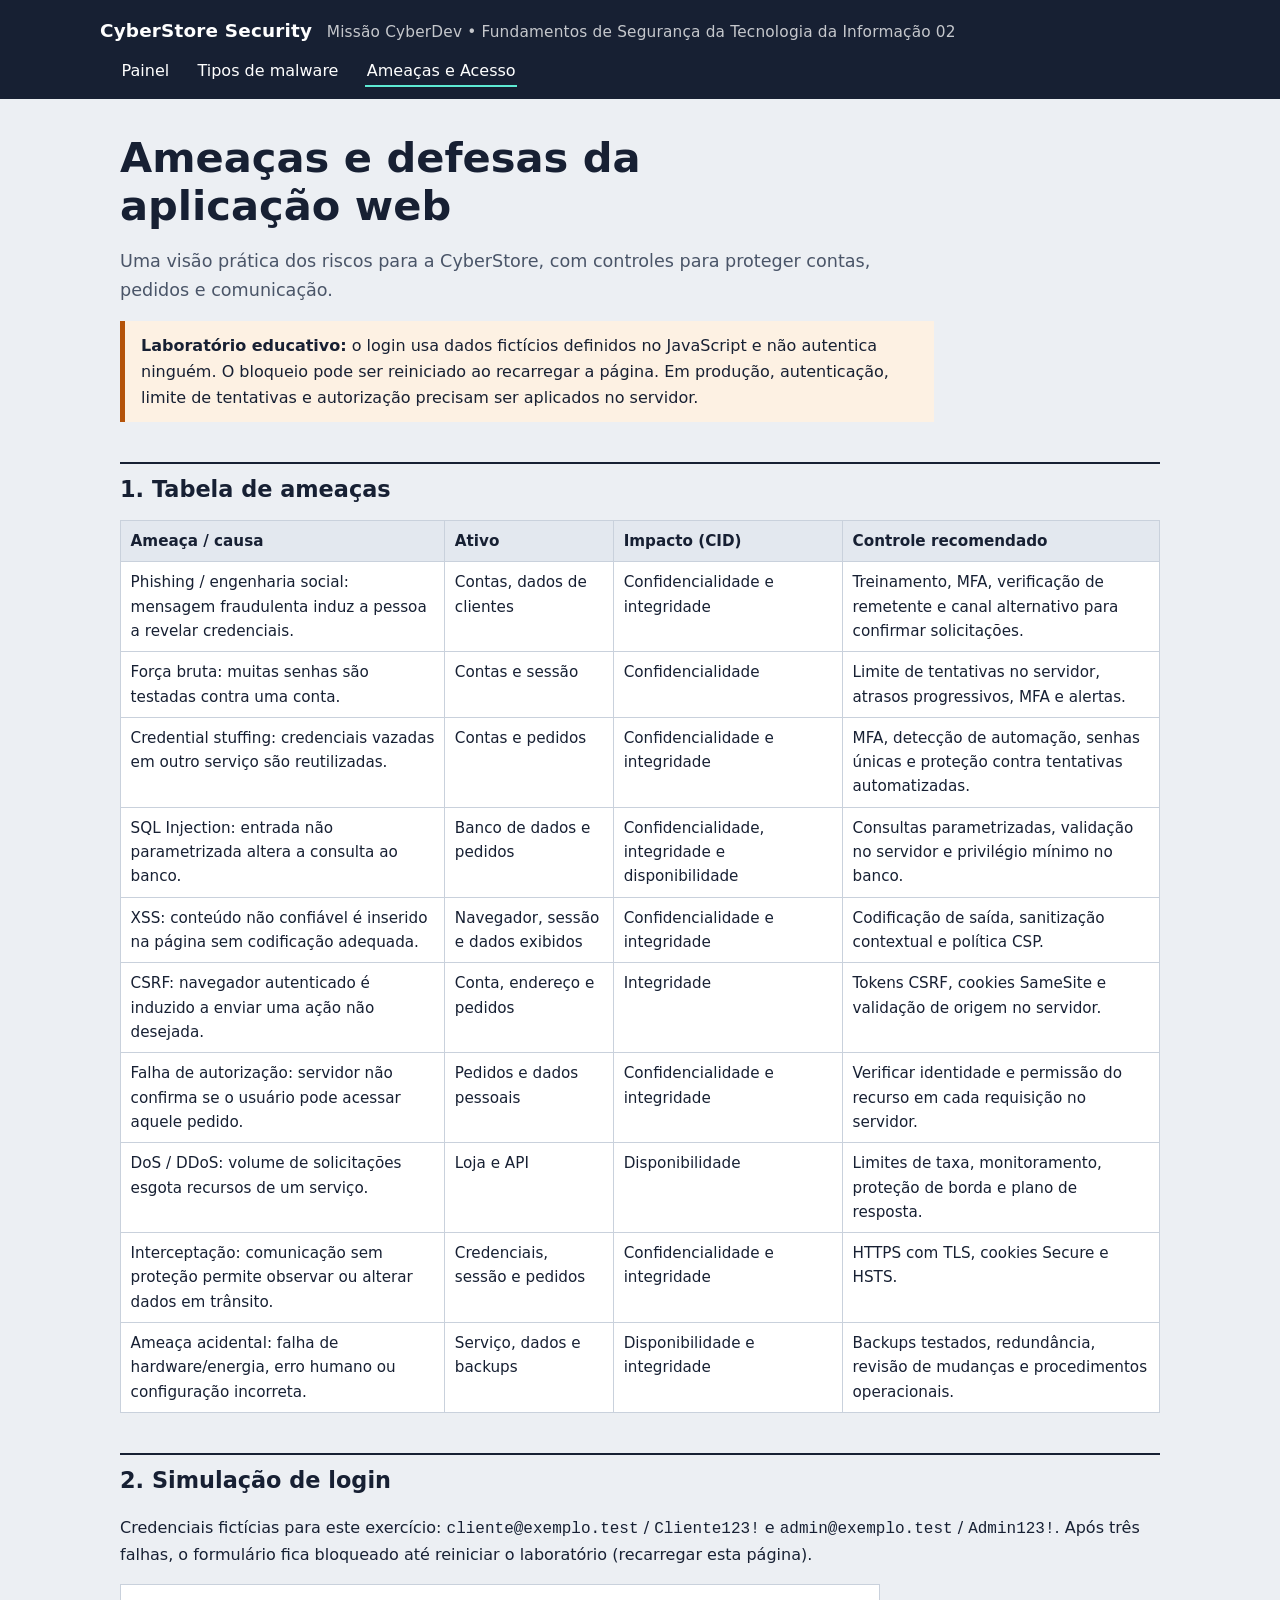
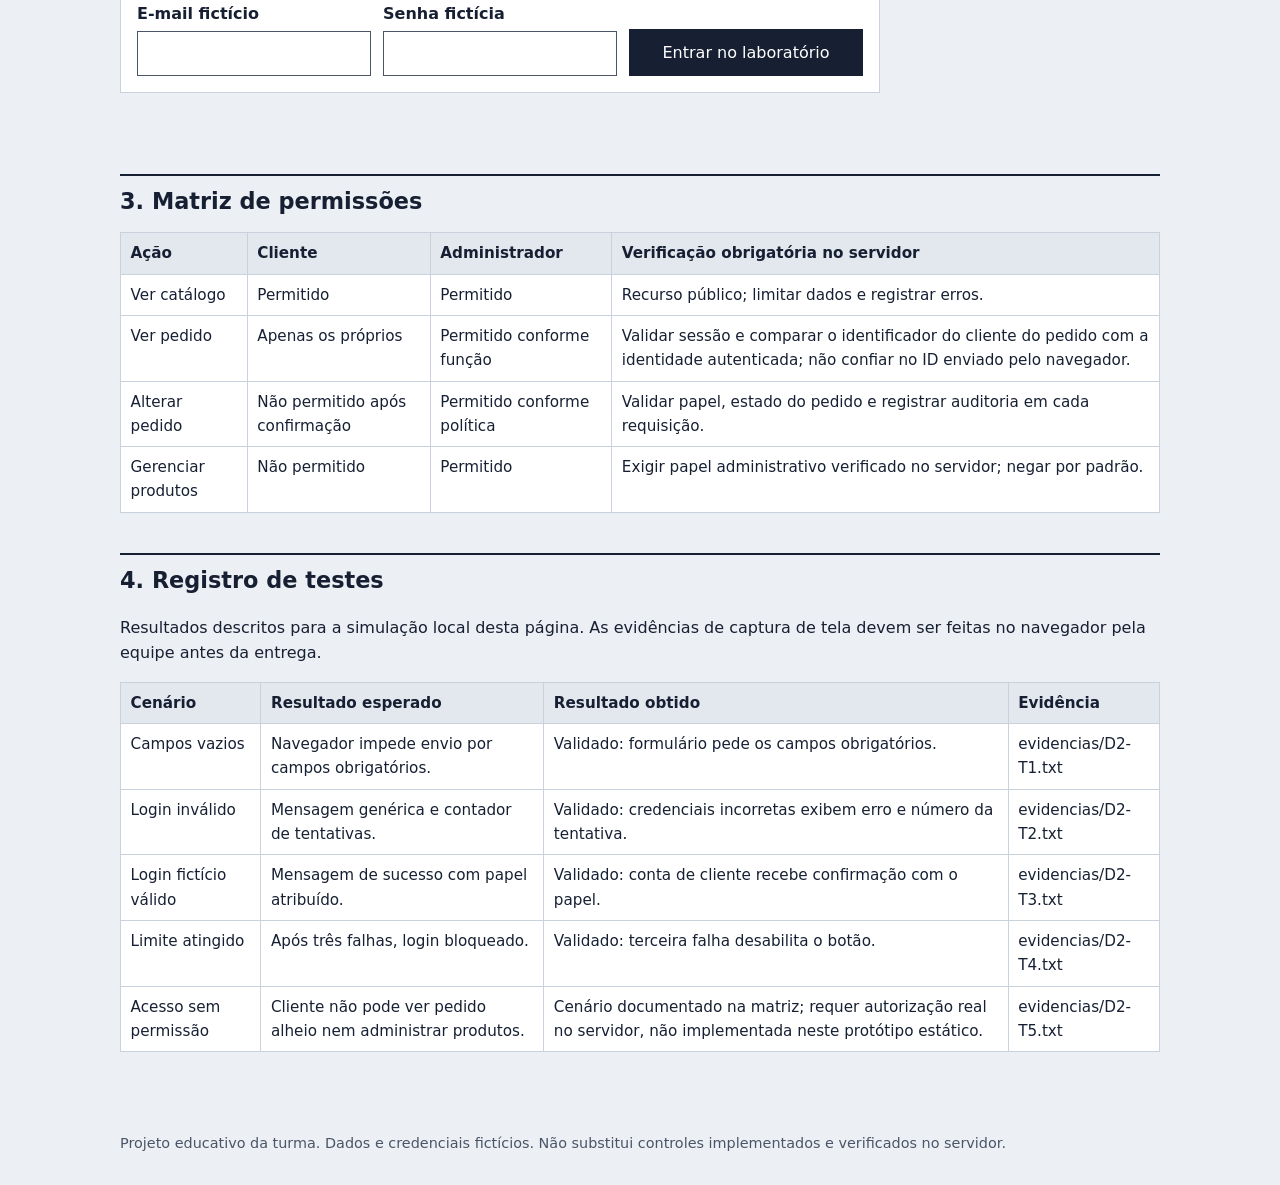
==== ameacas.html @ 220e990f "Update ameacas.html" ====
<!DOCTYPE html>
<html lang="pt-BR">
<head>
<meta charset="UTF-8">
<meta name="viewport" content="width=device-width, initial-scale=1">
<title>Ameaças e acesso | CyberStore Security</title>
<link rel="stylesheet" href="css/style.css">
</head>
<body>
<a class="pular" href="#conteudo">Ir para o conteúdo</a>
<header class="topo"><div class="in">
  <div class="marca">CyberStore Security <small>Missão CyberDev • Fundamentos de Segurança da Tecnologia da Informação 02</small></div>
  <nav aria-label="Principal">
    <a href="index.html">Painel</a>
    <a href="malware.html">Tipos de malware</a>
    <a href="ameacas.html" aria-current="page">Ameaças e Acesso</a>
  </nav>
</div></header>

<main id="conteudo">
  <h1>Ameaças e defesas da aplicação web</h1>
  <p class="lead">Uma visão prática dos riscos para a CyberStore, com controles para proteger contas, pedidos e comunicação.</p>
  <p class="aviso"><strong>Laboratório educativo:</strong> o login usa dados fictícios definidos no JavaScript e não autentica ninguém. O bloqueio pode ser reiniciado ao recarregar a página. Em produção, autenticação, limite de tentativas e autorização precisam ser aplicados no servidor.</p>

  <h2 id="ameacas">1. Tabela de ameaças</h2>
  <div class="rolagem"><table>
    <thead><tr><th>Ameaça / causa</th><th>Ativo</th><th>Impacto (CID)</th><th>Controle recomendado</th></tr></thead>
    <tbody>
      <tr><td>Phishing / engenharia social: mensagem fraudulenta induz a pessoa a revelar credenciais.</td><td>Contas, dados de clientes</td><td>Confidencialidade e integridade</td><td>Treinamento, MFA, verificação de remetente e canal alternativo para confirmar solicitações.</td></tr>
      <tr><td>Força bruta: muitas senhas são testadas contra uma conta.</td><td>Contas e sessão</td><td>Confidencialidade</td><td>Limite de tentativas no servidor, atrasos progressivos, MFA e alertas.</td></tr>
      <tr><td>Credential stuffing: credenciais vazadas em outro serviço são reutilizadas.</td><td>Contas e pedidos</td><td>Confidencialidade e integridade</td><td>MFA, detecção de automação, senhas únicas e proteção contra tentativas automatizadas.</td></tr>
      <tr><td>SQL Injection: entrada não parametrizada altera a consulta ao banco.</td><td>Banco de dados e pedidos</td><td>Confidencialidade, integridade e disponibilidade</td><td>Consultas parametrizadas, validação no servidor e privilégio mínimo no banco.</td></tr>
      <tr><td>XSS: conteúdo não confiável é inserido na página sem codificação adequada.</td><td>Navegador, sessão e dados exibidos</td><td>Confidencialidade e integridade</td><td>Codificação de saída, sanitização contextual e política CSP.</td></tr>
      <tr><td>CSRF: navegador autenticado é induzido a enviar uma ação não desejada.</td><td>Conta, endereço e pedidos</td><td>Integridade</td><td>Tokens CSRF, cookies SameSite e validação de origem no servidor.</td></tr>
      <tr><td>Falha de autorização: servidor não confirma se o usuário pode acessar aquele pedido.</td><td>Pedidos e dados pessoais</td><td>Confidencialidade e integridade</td><td>Verificar identidade e permissão do recurso em cada requisição no servidor.</td></tr>
      <tr><td>DoS / DDoS: volume de solicitações esgota recursos de um serviço.</td><td>Loja e API</td><td>Disponibilidade</td><td>Limites de taxa, monitoramento, proteção de borda e plano de resposta.</td></tr>
      <tr><td>Interceptação: comunicação sem proteção permite observar ou alterar dados em trânsito.</td><td>Credenciais, sessão e pedidos</td><td>Confidencialidade e integridade</td><td>HTTPS com TLS, cookies Secure e HSTS.</td></tr>
      <tr><td>Ameaça acidental: falha de hardware/energia, erro humano ou configuração incorreta.</td><td>Serviço, dados e backups</td><td>Disponibilidade e integridade</td><td>Backups testados, redundância, revisão de mudanças e procedimentos operacionais.</td></tr>
    </tbody>
  </table></div>

  <h2 id="login">2. Simulação de login</h2>
  <p>Credenciais fictícias para este exercício: <code>cliente@exemplo.test</code> / <code>Cliente123!</code> e <code>admin@exemplo.test</code> / <code>Admin123!</code>. Após três falhas, o formulário fica bloqueado até reiniciar o laboratório (recarregar esta página).</p>
  <form class="login-demo" id="login-form" novalidate>
    <div><label for="login-email">E-mail fictício</label><input id="login-email" name="email" type="email" autocomplete="username" required></div>
    <div><label for="login-senha">Senha fictícia</label><input id="login-senha" name="senha" type="password" autocomplete="current-password" required></div>
    <button type="submit" id="login-submit">Entrar no laboratório</button>
  </form>
  <p id="login-status" role="status" aria-live="polite"></p>

  <h2 id="permissoes">3. Matriz de permissões</h2>
  <div class="rolagem"><table>
    <thead><tr><th>Ação</th><th>Cliente</th><th>Administrador</th><th>Verificação obrigatória no servidor</th></tr></thead>
    <tbody>
      <tr><td>Ver catálogo</td><td>Permitido</td><td>Permitido</td><td>Recurso público; limitar dados e registrar erros.</td></tr>
      <tr><td>Ver pedido</td><td>Apenas os próprios</td><td>Permitido conforme função</td><td>Validar sessão e comparar o identificador do cliente do pedido com a identidade autenticada; não confiar no ID enviado pelo navegador.</td></tr>
      <tr><td>Alterar pedido</td><td>Não permitido após confirmação</td><td>Permitido conforme política</td><td>Validar papel, estado do pedido e registrar auditoria em cada requisição.</td></tr>
      <tr><td>Gerenciar produtos</td><td>Não permitido</td><td>Permitido</td><td>Exigir papel administrativo verificado no servidor; negar por padrão.</td></tr>
    </tbody>
  </table></div>

  <h2 id="testes-dia02">4. Registro de testes</h2>
  <p>Resultados descritos para a simulação local desta página. As evidências de captura de tela devem ser feitas no navegador pela equipe antes da entrega.</p>
  <div class="rolagem"><table>
    <thead><tr><th>Cenário</th><th>Resultado esperado</th><th>Resultado obtido</th><th>Evidência</th></tr></thead>
    <tbody>
      <tr><td>Campos vazios</td><td>Navegador impede envio por campos obrigatórios.</td><td>Validado: formulário pede os campos obrigatórios.</td><td>evidencias/D2-T1.txt</td></tr>
      <tr><td>Login inválido</td><td>Mensagem genérica e contador de tentativas.</td><td>Validado: credenciais incorretas exibem erro e número da tentativa.</td><td>evidencias/D2-T2.txt</td></tr>
      <tr><td>Login fictício válido</td><td>Mensagem de sucesso com papel atribuído.</td><td>Validado: conta de cliente recebe confirmação com o papel.</td><td>evidencias/D2-T3.txt</td></tr>
      <tr><td>Limite atingido</td><td>Após três falhas, login bloqueado.</td><td>Validado: terceira falha desabilita o botão.</td><td>evidencias/D2-T4.txt</td></tr>
      <tr><td>Acesso sem permissão</td><td>Cliente não pode ver pedido alheio nem administrar produtos.</td><td>Cenário documentado na matriz; requer autorização real no servidor, não implementada neste protótipo estático.</td><td>evidencias/D2-T5.txt</td></tr>
    </tbody>
  </table></div>
</main>
<footer>Projeto educativo da turma. Dados e credenciais fictícios. Não substitui controles implementados e verificados no servidor.</footer>
<script src="js/ameacas.js"></script>
</body>
</html>
---- css/style.css ----
:root{
  --fundo:#ECEFF3; --painel:#FFFFFF; --tinta:#172033; --tinta-2:#4A5568;
  --linha:#C9D1DC; --acento:#0F766E; --acento-2:#0B5D57; --alerta:#B45309; --alerta-bg:#FDF1E3;
  --foco:#1D4ED8;
}
*{box-sizing:border-box}
html{scroll-behavior:smooth}
body{margin:0;background:var(--fundo);color:var(--tinta);
  font:16px/1.6 "Segoe UI",system-ui,-apple-system,Roboto,"Helvetica Neue",Arial,sans-serif}
a{color:var(--acento-2)}
a:focus-visible,button:focus-visible,input:focus-visible,summary:focus-visible,select:focus-visible{outline:3px solid var(--foco);outline-offset:2px}
.pular{position:absolute;left:-999px;top:0;background:var(--tinta);color:#fff;padding:.5rem 1rem}
.pular:focus{left:0;z-index:10}

header.topo{background:var(--tinta);color:#fff;padding:1rem 1.25rem}
header.topo .in{max-width:1080px;margin:auto;display:flex;flex-wrap:wrap;gap:.75rem 2rem;align-items:center;justify-content:space-between}
.marca{font-weight:700;font-size:1.15rem;letter-spacing:.01em}
.marca small{font-weight:400;opacity:.75;margin-left:.5rem}
nav a{color:#fff;text-decoration:none;padding:.35rem .1rem;margin-left:1.25rem;border-bottom:2px solid transparent}
nav a:hover,nav a[aria-current="page"]{border-bottom-color:#5EEAD4}

main{max-width:1080px;margin:auto;padding:2rem 1.25rem 4rem}
h1{font-size:clamp(1.8rem,4vw,2.6rem);line-height:1.15;margin:.2rem 0 .75rem;max-width:20ch}
h2{font-size:1.4rem;margin:2.5rem 0 .75rem;padding-top:.5rem;border-top:2px solid var(--tinta)}
h3{font-size:1.1rem;margin:0 0 .35rem}
.lead{font-size:1.1rem;color:var(--tinta-2);max-width:68ch}
.aviso{background:var(--alerta-bg);border-left:5px solid var(--alerta);padding:.75rem 1rem;max-width:80ch;margin:1rem 0}

.ficha{display:grid;grid-template-columns:repeat(auto-fit,minmax(200px,1fr));gap:.75rem;margin:1rem 0}
.ficha div{background:var(--painel);border:1px solid var(--linha);padding:.7rem .9rem}
.ficha dt{font-size:.85rem;color:var(--tinta-2)}
.ficha dd{margin:.1rem 0 0;font-weight:600;word-break:break-word}
.ficha input{width:100%;font:inherit;border:0;border-bottom:1px dashed var(--tinta-2);background:transparent;padding:.1rem 0}

.busca{display:flex;flex-wrap:wrap;gap:.75rem;align-items:end;background:var(--painel);border:1px solid var(--linha);padding:1rem;margin:1rem 0}
.busca label{display:block;font-weight:600;margin-bottom:.25rem}
.busca input[type=search],.busca select{font:inherit;padding:.55rem .7rem;border:1px solid var(--tinta-2);background:#fff;min-width:240px}
.busca button{font:inherit;padding:.6rem 1rem;border:1px solid var(--tinta);background:var(--tinta);color:#fff;cursor:pointer}
.busca button.sec{background:#fff;color:var(--tinta)}
.login-demo{display:grid;grid-template-columns:repeat(auto-fit,minmax(220px,1fr));gap:.75rem;align-items:end;background:var(--painel);border:1px solid var(--linha);padding:1rem;margin:1rem 0;max-width:760px}
.login-demo label{display:block;font-weight:600;margin-bottom:.25rem}
.login-demo input{width:100%;font:inherit;padding:.55rem .7rem;border:1px solid var(--tinta-2);background:#fff}
.login-demo button{font:inherit;padding:.6rem 1rem;border:1px solid var(--tinta);background:var(--tinta);color:#fff;cursor:pointer}
.login-demo button:disabled{opacity:.65;cursor:not-allowed}
#login-status{min-height:1.6em;font-weight:600}
#status{margin:.5rem 0 1rem;font-weight:600}
#vazio{background:var(--painel);border:2px dashed var(--linha);padding:1.25rem;display:none}

.grade{display:grid;grid-template-columns:repeat(auto-fill,minmax(310px,1fr));gap:1rem;align-items:start}
.cartao{background:var(--painel);border:1px solid var(--linha);border-left:6px solid var(--acento);padding:1rem 1.1rem}
.cartao[data-cat="Extorsão"]{border-left-color:var(--alerta)}
.cartao[data-cat="Espionagem"]{border-left-color:#6D28D9}
.cartao[data-cat="Acesso e ocultação"]{border-left-color:#9F1239}
.cartao[data-cat="Automação e publicidade"]{border-left-color:#475569}
.cartao[hidden]{display:none}
.tag{display:inline-block;font-size:.8rem;border:1px solid var(--linha);padding:.05rem .5rem;margin:0 .3rem .4rem 0;background:#F6F8FA}
.cartao p{margin:.3rem 0}
.cartao ul{margin:.2rem 0 .5rem 1.1rem;padding:0}
details{margin-top:.6rem;border-top:1px solid var(--linha);padding-top:.5rem}
summary{cursor:pointer;font-weight:600}
.cid{display:flex;gap:.4rem;margin:.5rem 0}
.cid span{font-size:.8rem;padding:.1rem .5rem;border:1px solid var(--linha);background:#F6F8FA}
.cid span.on{background:var(--tinta);color:#fff;border-color:var(--tinta)}

.sintomas{display:grid;grid-template-columns:repeat(auto-fit,minmax(260px,1fr));gap:.4rem .9rem;background:var(--painel);border:1px solid var(--linha);padding:1rem;margin:1rem 0}
.sintomas label{display:flex;gap:.5rem;align-items:flex-start}
#hipoteses{list-style:none;margin:1rem 0;padding:0;display:grid;gap:.5rem}
#hipoteses li{background:var(--painel);border:1px solid var(--linha);padding:.6rem .9rem}
.barra{height:8px;background:var(--linha);margin-top:.35rem}
.barra i{display:block;height:100%;background:var(--acento)}

.ocorrencia{background:var(--painel);border:1px solid var(--linha);padding:1rem 1.25rem;margin:1rem 0;max-width:90ch}
.ocorrencia h3{display:flex;flex-wrap:wrap;gap:.5rem;align-items:baseline}
.ocorrencia .rotulo{font-weight:700;display:block;margin-top:.5rem}
table{border-collapse:collapse;width:100%;background:var(--painel);font-size:.95rem}
th,td{border:1px solid var(--linha);padding:.5rem .6rem;text-align:left;vertical-align:top}
th{background:#E3E8EF}
.rolagem{overflow-x:auto}
footer{max-width:1080px;margin:auto;padding:1rem 1.25rem 2rem;color:var(--tinta-2);font-size:.9rem}
@media (prefers-reduced-motion:reduce){html{scroll-behavior:auto}}
@media (max-width:560px){nav a{margin:0 .9rem 0 0}.busca input[type=search],.busca select{min-width:0;width:100%}.busca>div{width:100%}}
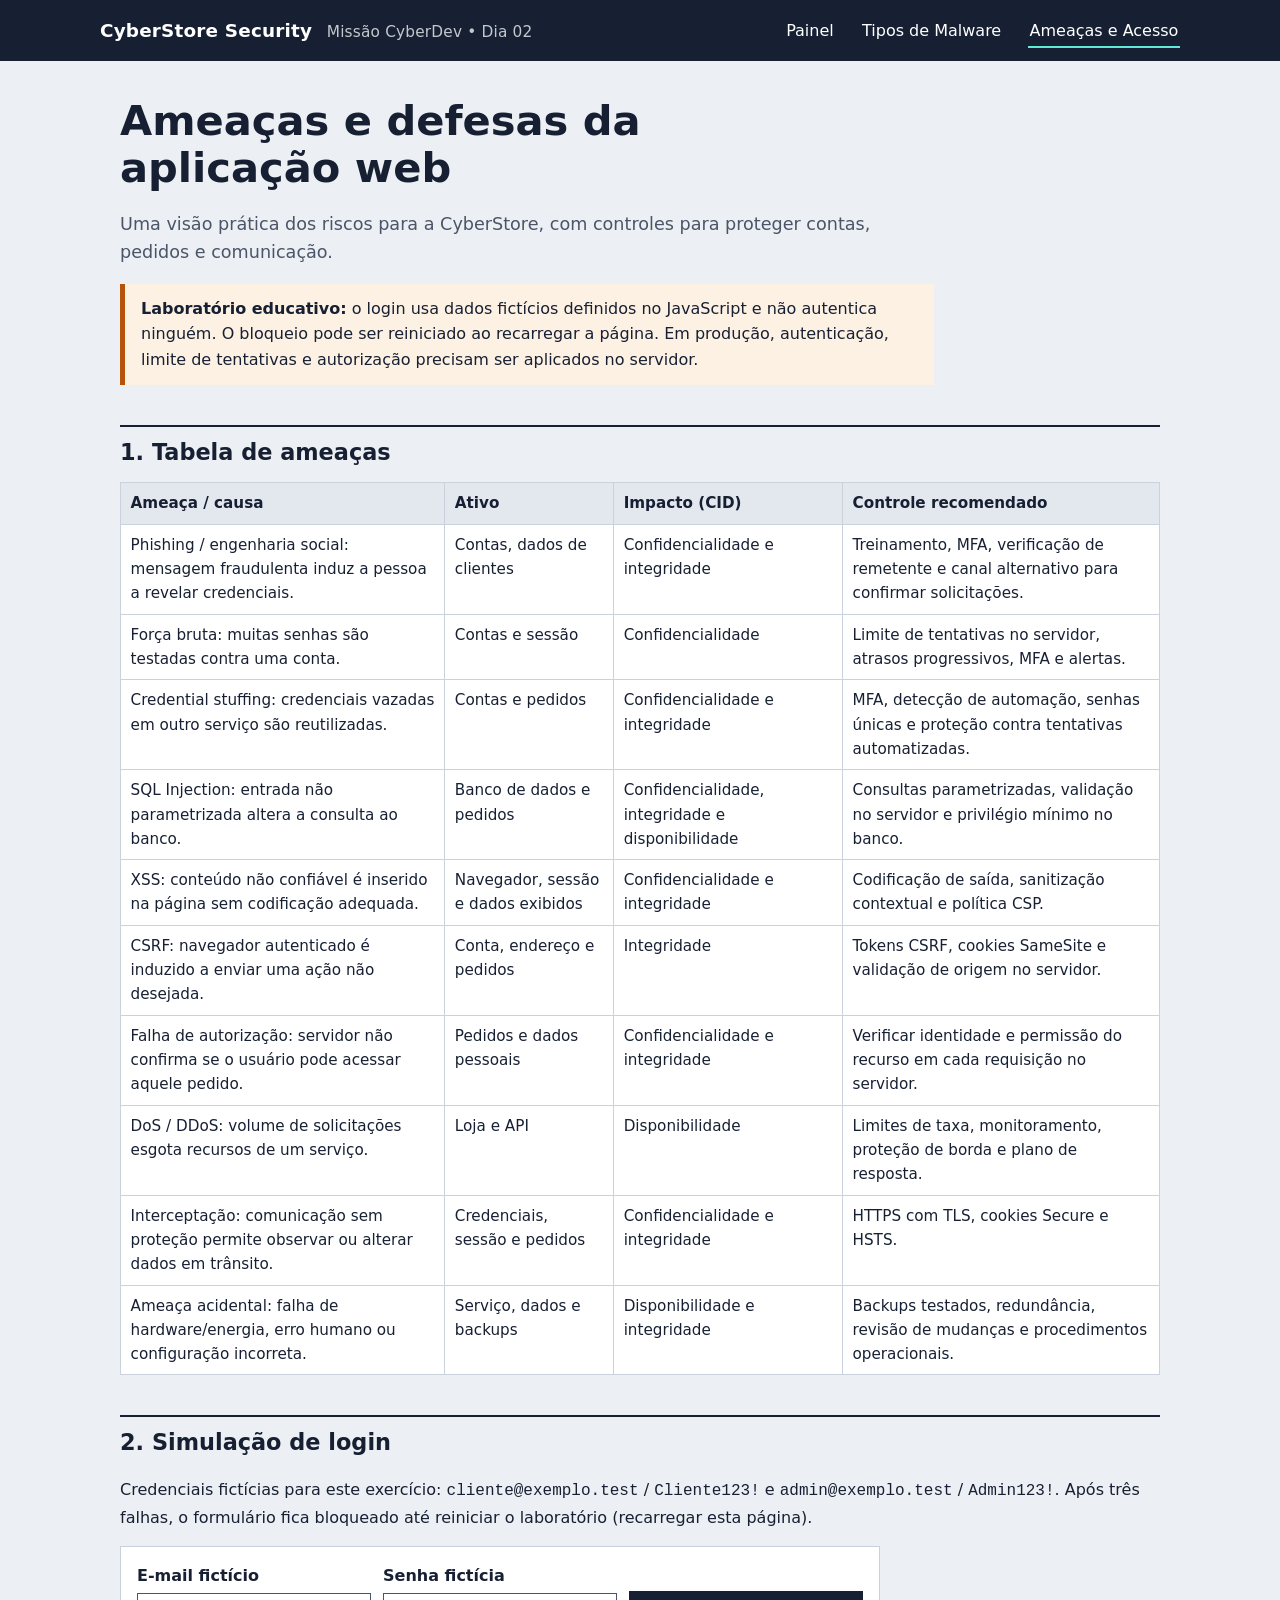
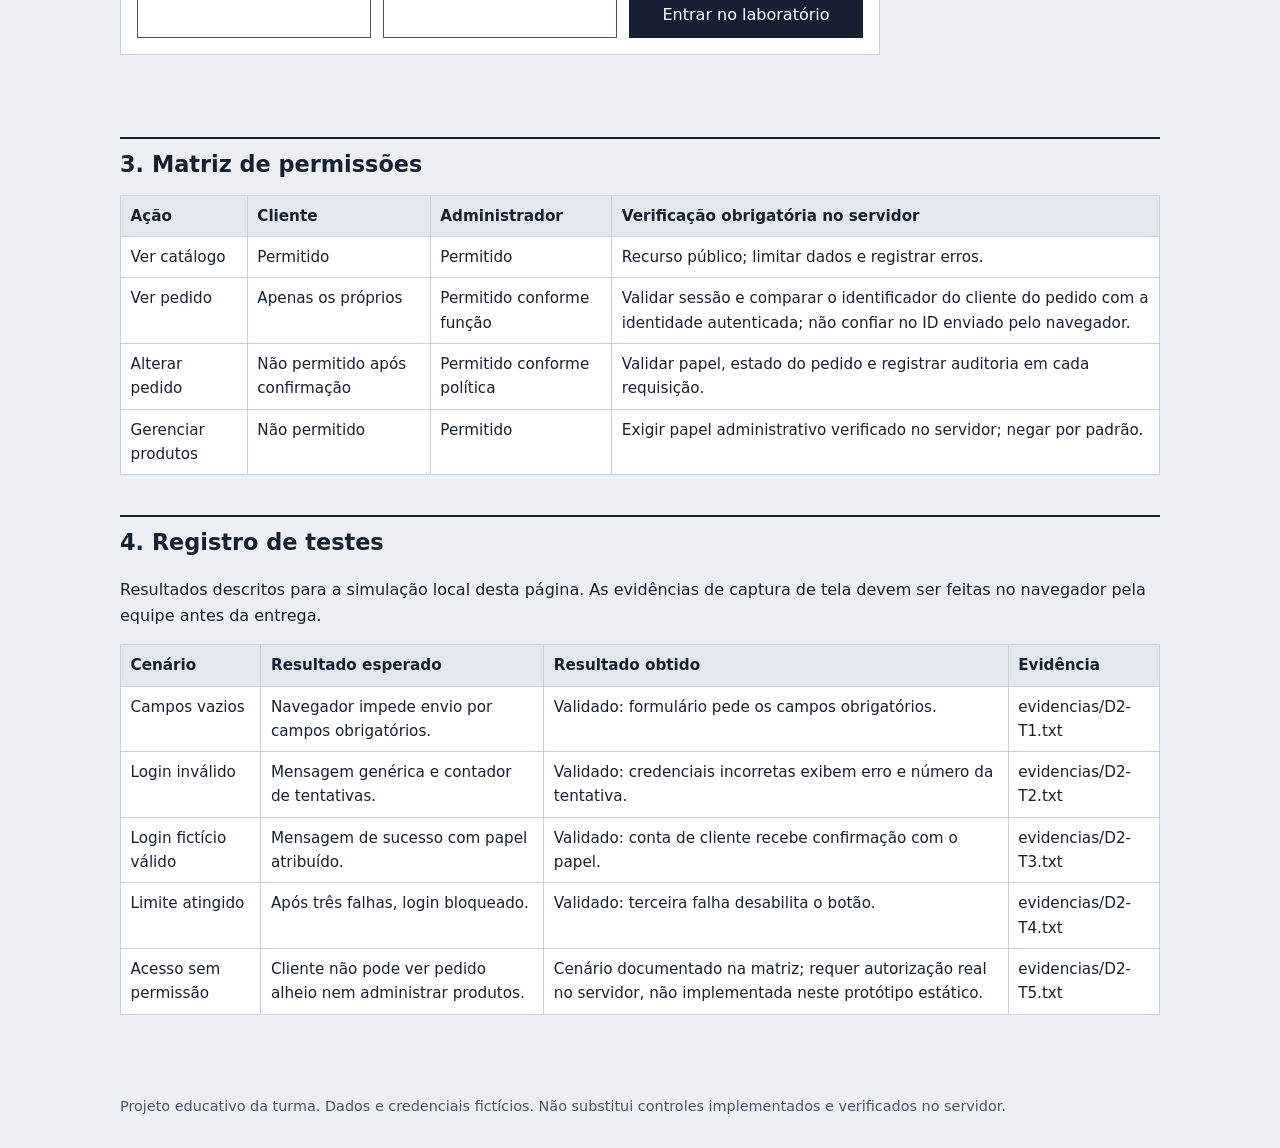
==== commit f9f0204c: "Corrige a header" ====
--- a/ameacas.html
+++ b/ameacas.html
@@ -9,10 +9,10 @@
 <body>
 <a class="pular" href="#conteudo">Ir para o conteúdo</a>
 <header class="topo"><div class="in">
-  <div class="marca">CyberStore Security <small>Missão CyberDev • Fundamentos de Segurança da Tecnologia da Informação 02</small></div>
+  <div class="marca">CyberStore Security <small>Missão CyberDev • Dia 02</small></div>
   <nav aria-label="Principal">
     <a href="index.html">Painel</a>
-    <a href="malware.html">Tipos de malware</a>
+    <a href="malware.html">Tipos de Malware</a>
     <a href="ameacas.html" aria-current="page">Ameaças e Acesso</a>
   </nav>
 </div></header>
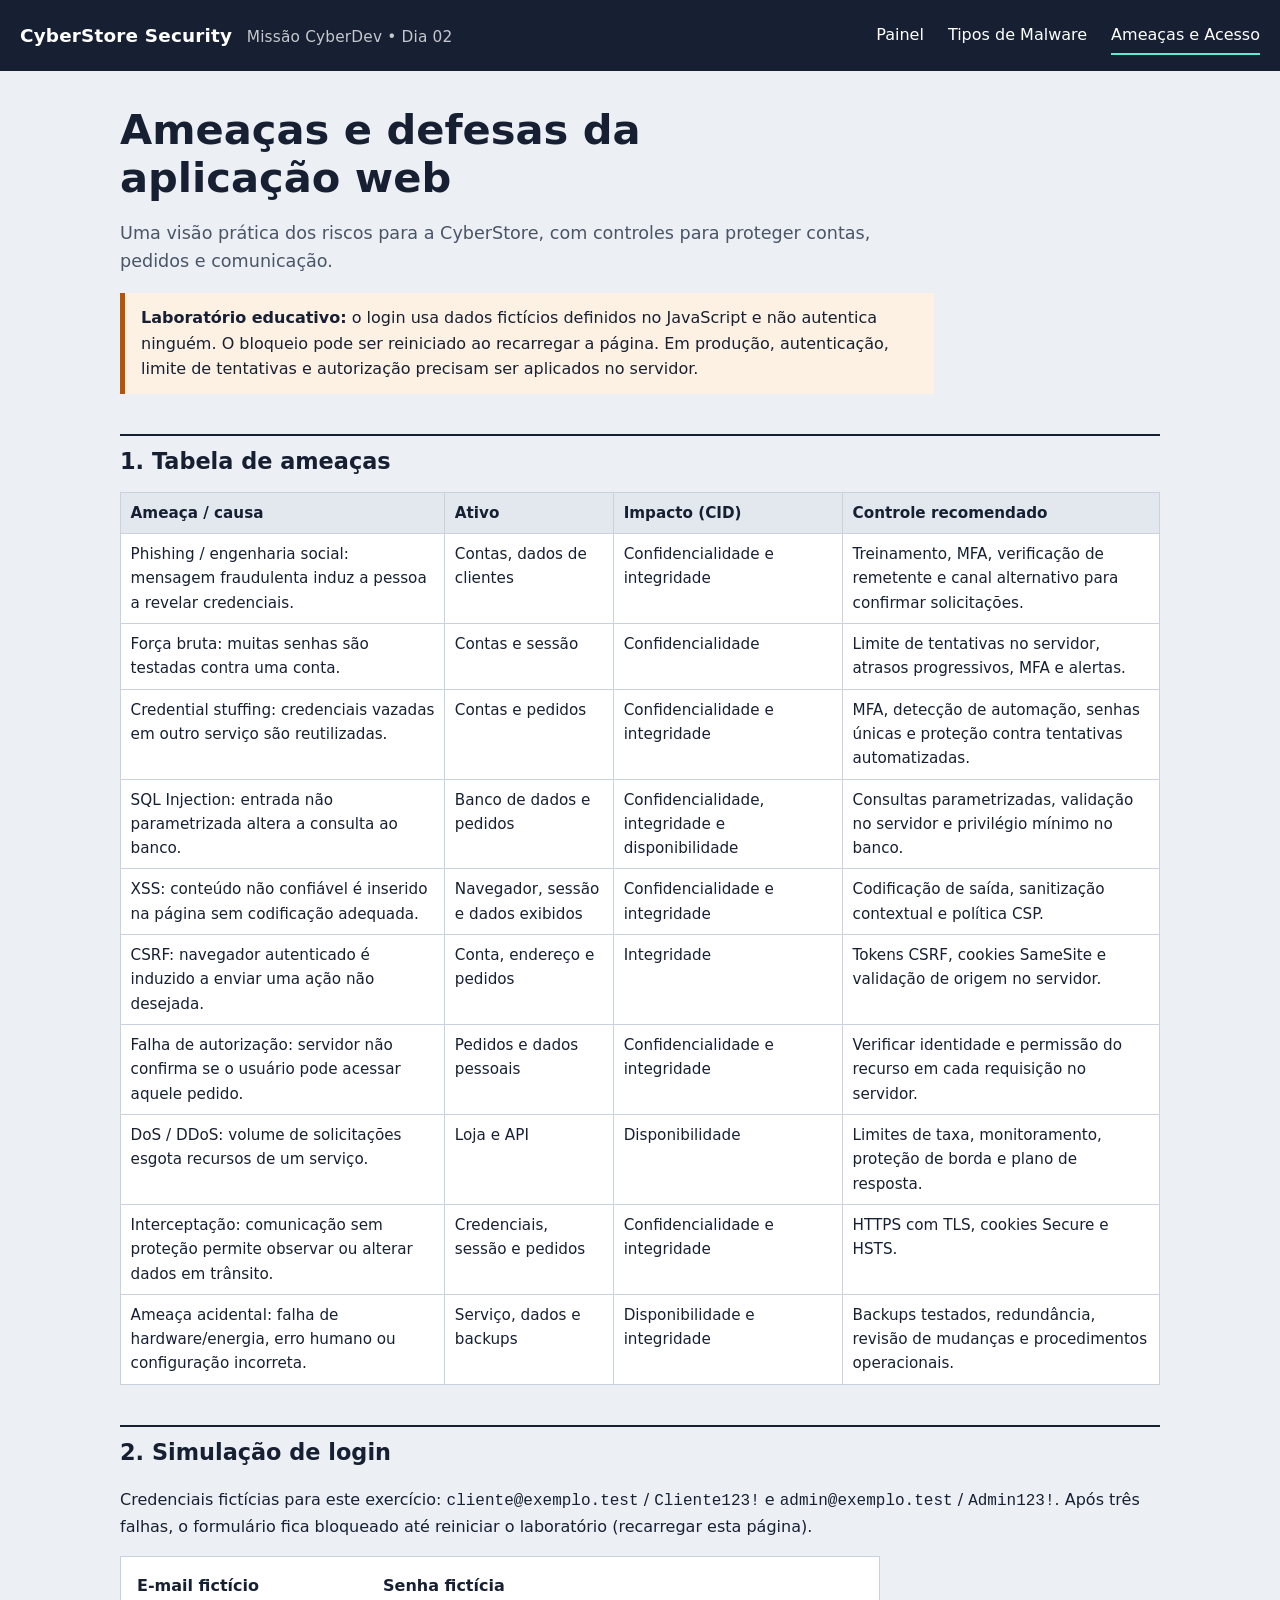
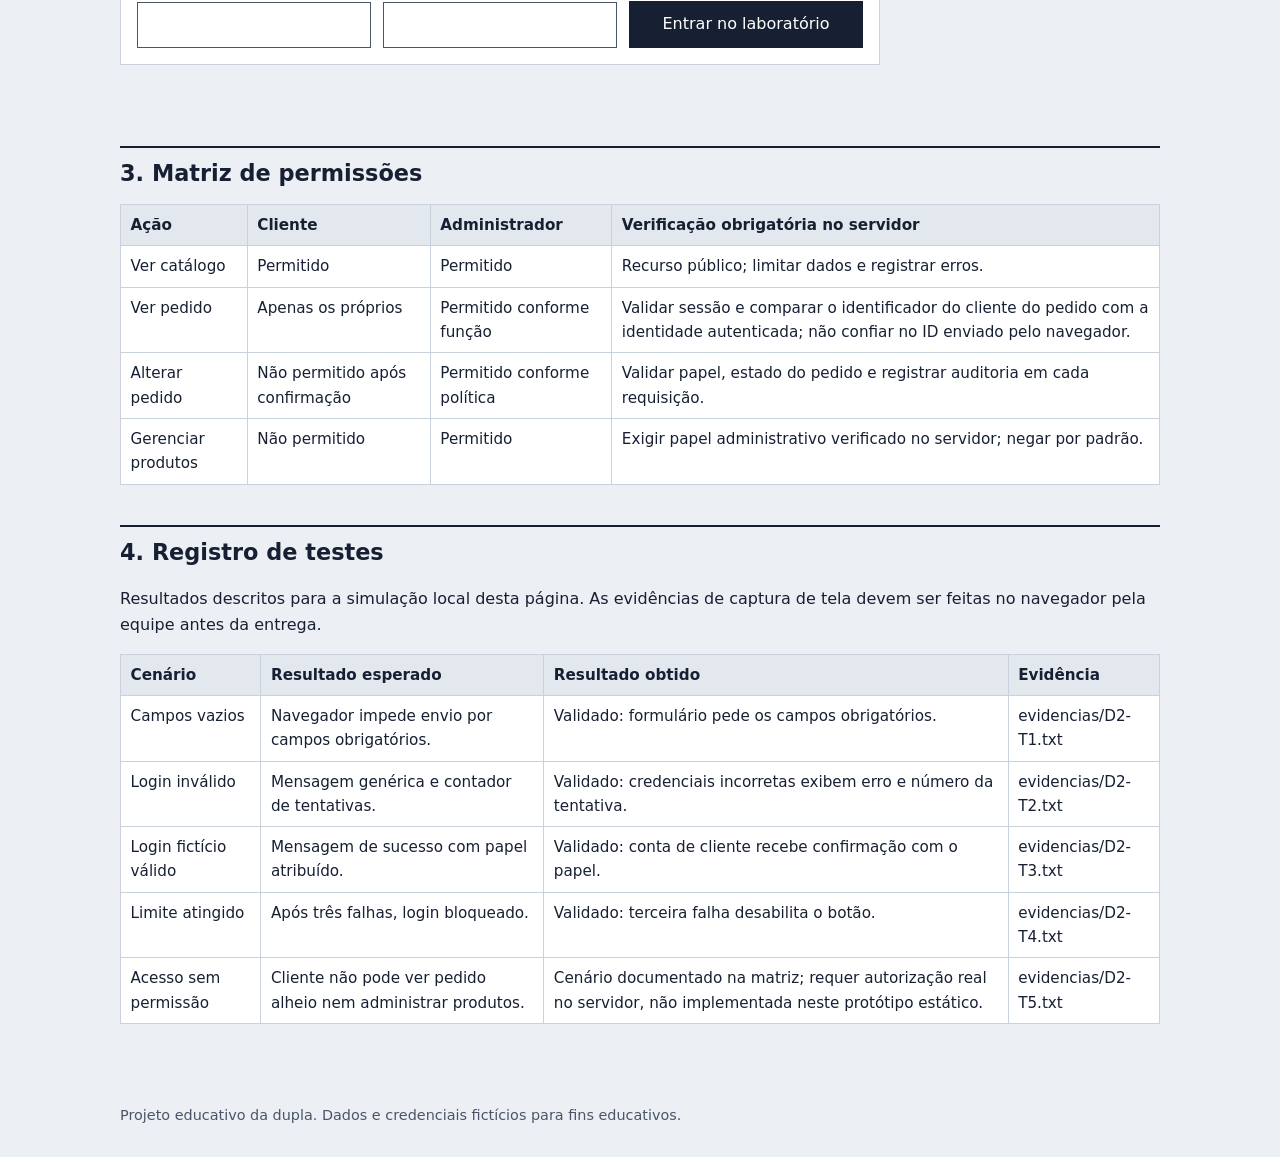
==== commit 1f3da971: "Insere footer" ====
--- a/ameacas.html
+++ b/ameacas.html
@@ -72,7 +72,7 @@
     </tbody>
   </table></div>
 </main>
-<footer>Projeto educativo da turma. Dados e credenciais fictícios. Não substitui controles implementados e verificados no servidor.</footer>
+<footer>Projeto educativo da dupla. Dados e credenciais fictícios para fins educativos.</footer>
 <script src="js/ameacas.js"></script>
 </body>
 </html>
--- a/css/style.css
+++ b/css/style.css
@@ -13,11 +13,13 @@
 .pular:focus{left:0;z-index:10}
 
 header.topo{background:var(--tinta);color:#fff;padding:1rem 1.25rem}
-header.topo .in{max-width:1080px;margin:auto;display:flex;flex-wrap:wrap;gap:.75rem 2rem;align-items:center;justify-content:space-between}
-.marca{font-weight:700;font-size:1.15rem;letter-spacing:.01em}
+header.topo .in{width:100%;max-width:1600px;margin:auto;display:flex;flex-wrap:nowrap;gap:1rem 2rem;align-items:center;justify-content:space-between}
+.marca{font-weight:700;font-size:1.15rem;letter-spacing:.01em;white-space:nowrap}
 .marca small{font-weight:400;opacity:.75;margin-left:.5rem}
-nav a{color:#fff;text-decoration:none;padding:.35rem .1rem;margin-left:1.25rem;border-bottom:2px solid transparent}
-nav a:hover,nav a[aria-current="page"]{border-bottom-color:#5EEAD4}
+header.topo nav{display:flex;align-items:center;gap:1.5rem;flex-shrink:0}
+header.topo nav a{color:#fff;text-decoration:none;padding:.35rem 0;border-bottom:2px solid transparent;margin:0}
+header.topo nav a:hover{color:#99F6E4}
+header.topo nav a[aria-current="page"]{border-bottom-color:#5EEAD4}
 
 main{max-width:1080px;margin:auto;padding:2rem 1.25rem 4rem}
 h1{font-size:clamp(1.8rem,4vw,2.6rem);line-height:1.15;margin:.2rem 0 .75rem;max-width:20ch}
@@ -78,4 +80,5 @@
 .rolagem{overflow-x:auto}
 footer{max-width:1080px;margin:auto;padding:1rem 1.25rem 2rem;color:var(--tinta-2);font-size:.9rem}
 @media (prefers-reduced-motion:reduce){html{scroll-behavior:auto}}
-@media (max-width:560px){nav a{margin:0 .9rem 0 0}.busca input[type=search],.busca select{min-width:0;width:100%}.busca>div{width:100%}}
+@media (max-width:1000px){header.topo .in{flex-wrap:wrap}header.topo nav{gap:1.25rem}}
+@media (max-width:560px){header.topo .in{align-items:flex-start}header.topo nav{flex-wrap:wrap;gap:.5rem 1rem}.busca input[type=search],.busca select{min-width:0;width:100%}.busca>div{width:100%}}
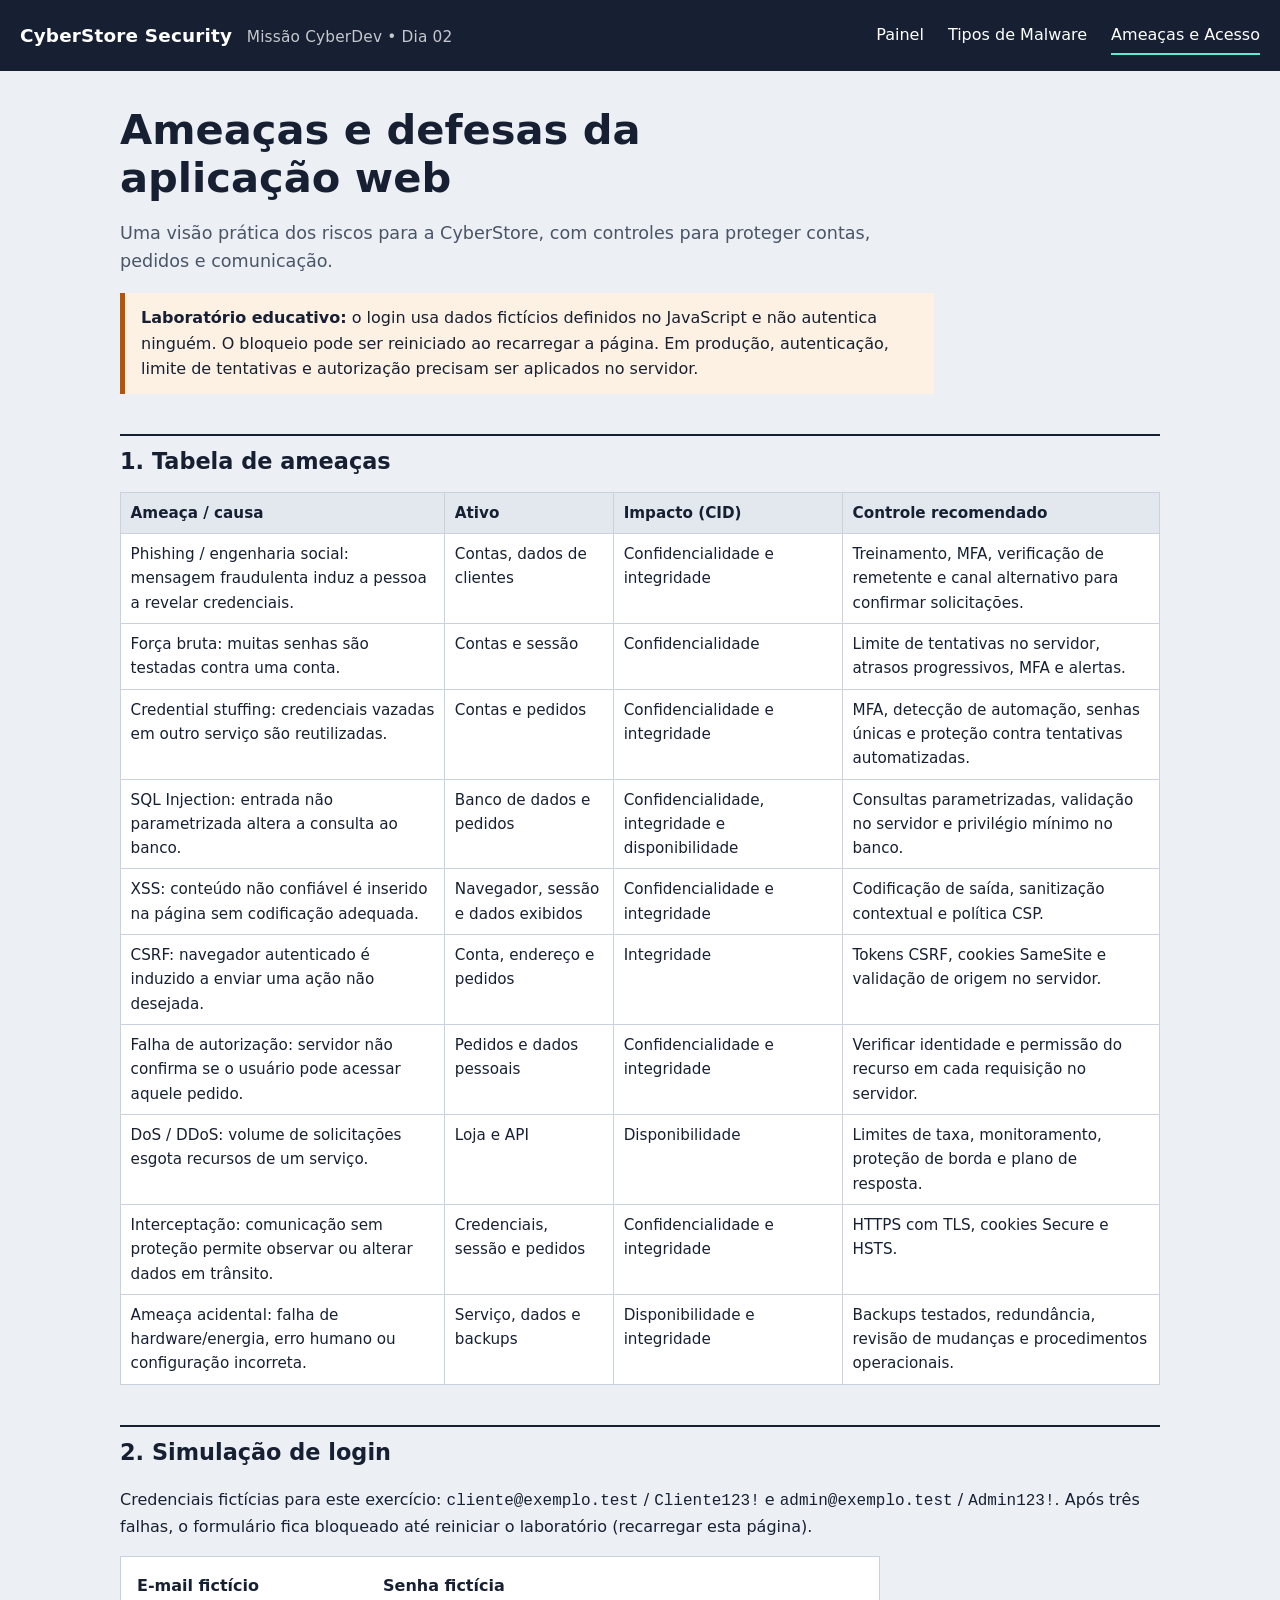
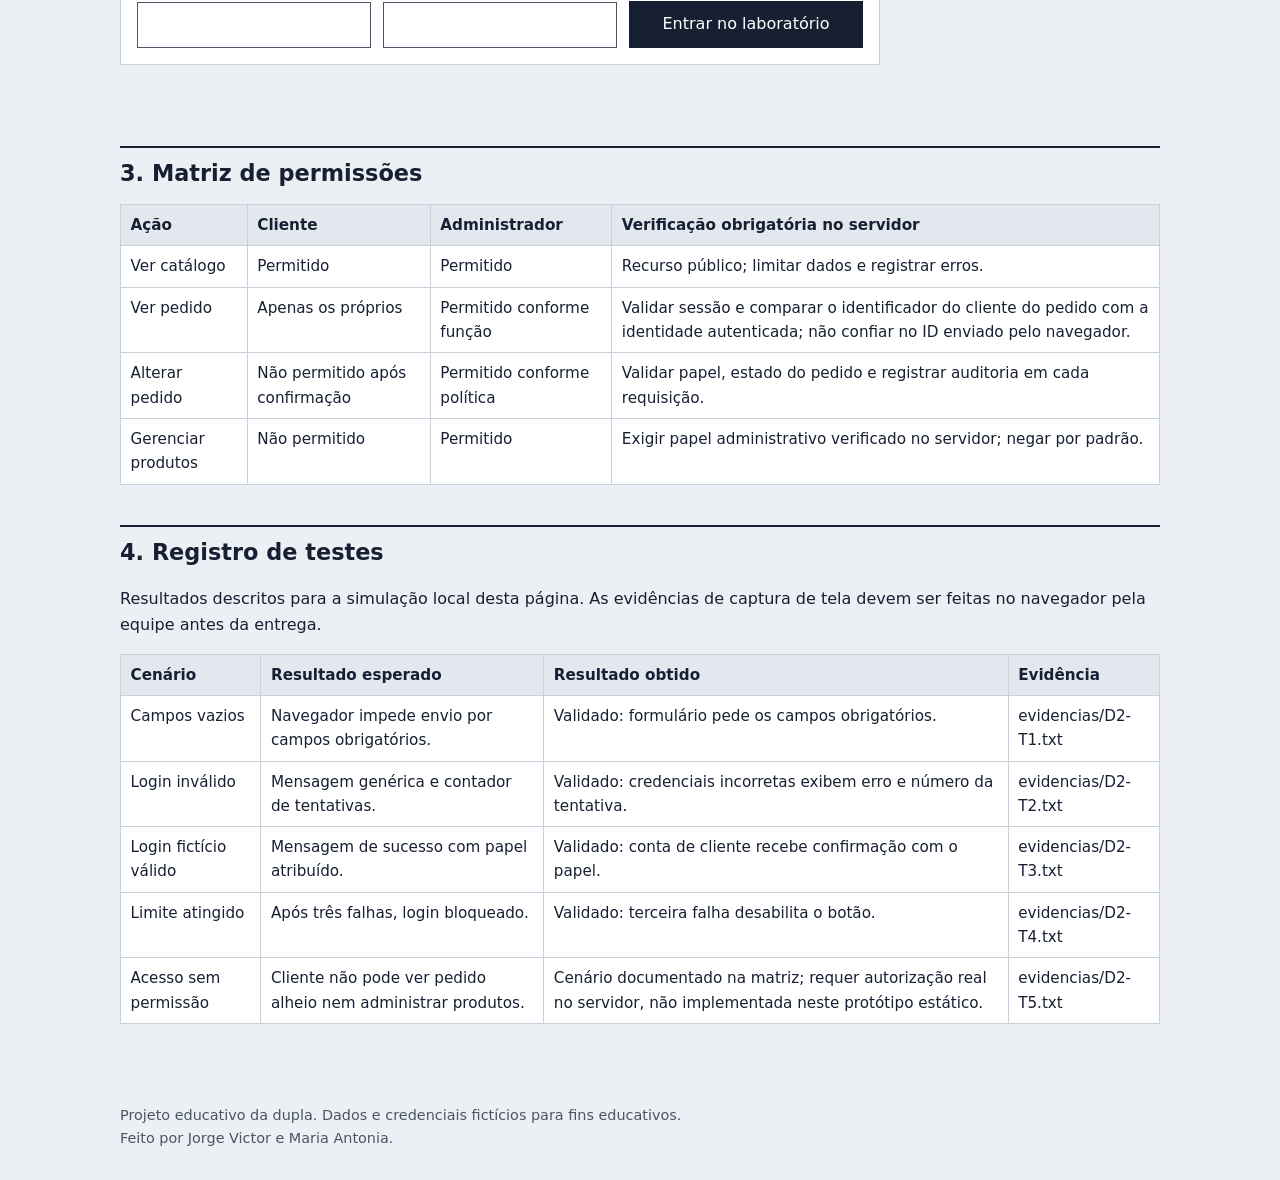
==== commit 22e29fef: "Corrige o footer" ====
--- a/ameacas.html
+++ b/ameacas.html
@@ -72,7 +72,7 @@
     </tbody>
   </table></div>
 </main>
-<footer>Projeto educativo da dupla. Dados e credenciais fictícios para fins educativos.</footer>
+<footer>Projeto educativo da dupla. Dados e credenciais fictícios para fins educativos.<br>Feito por Jorge Victor e Maria Antonia.</footer>
 <script src="js/ameacas.js"></script>
 </body>
 </html>
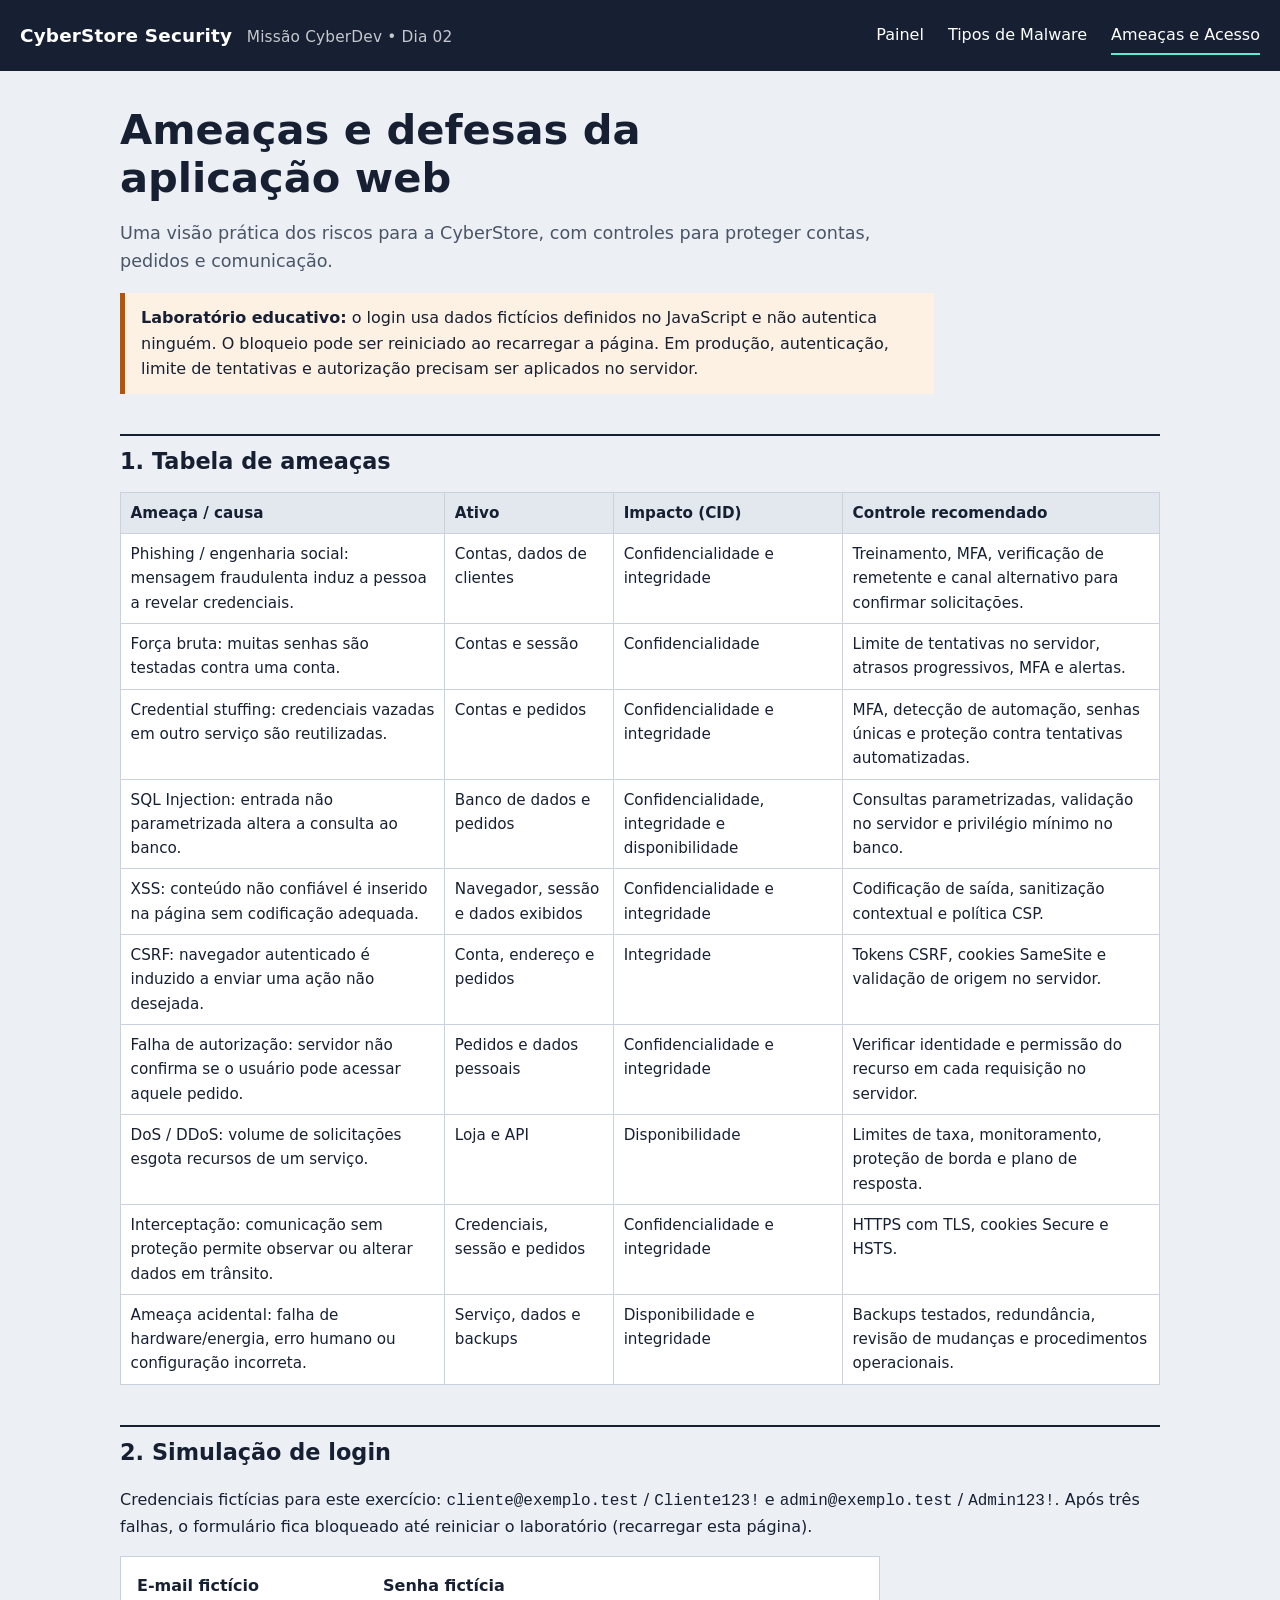
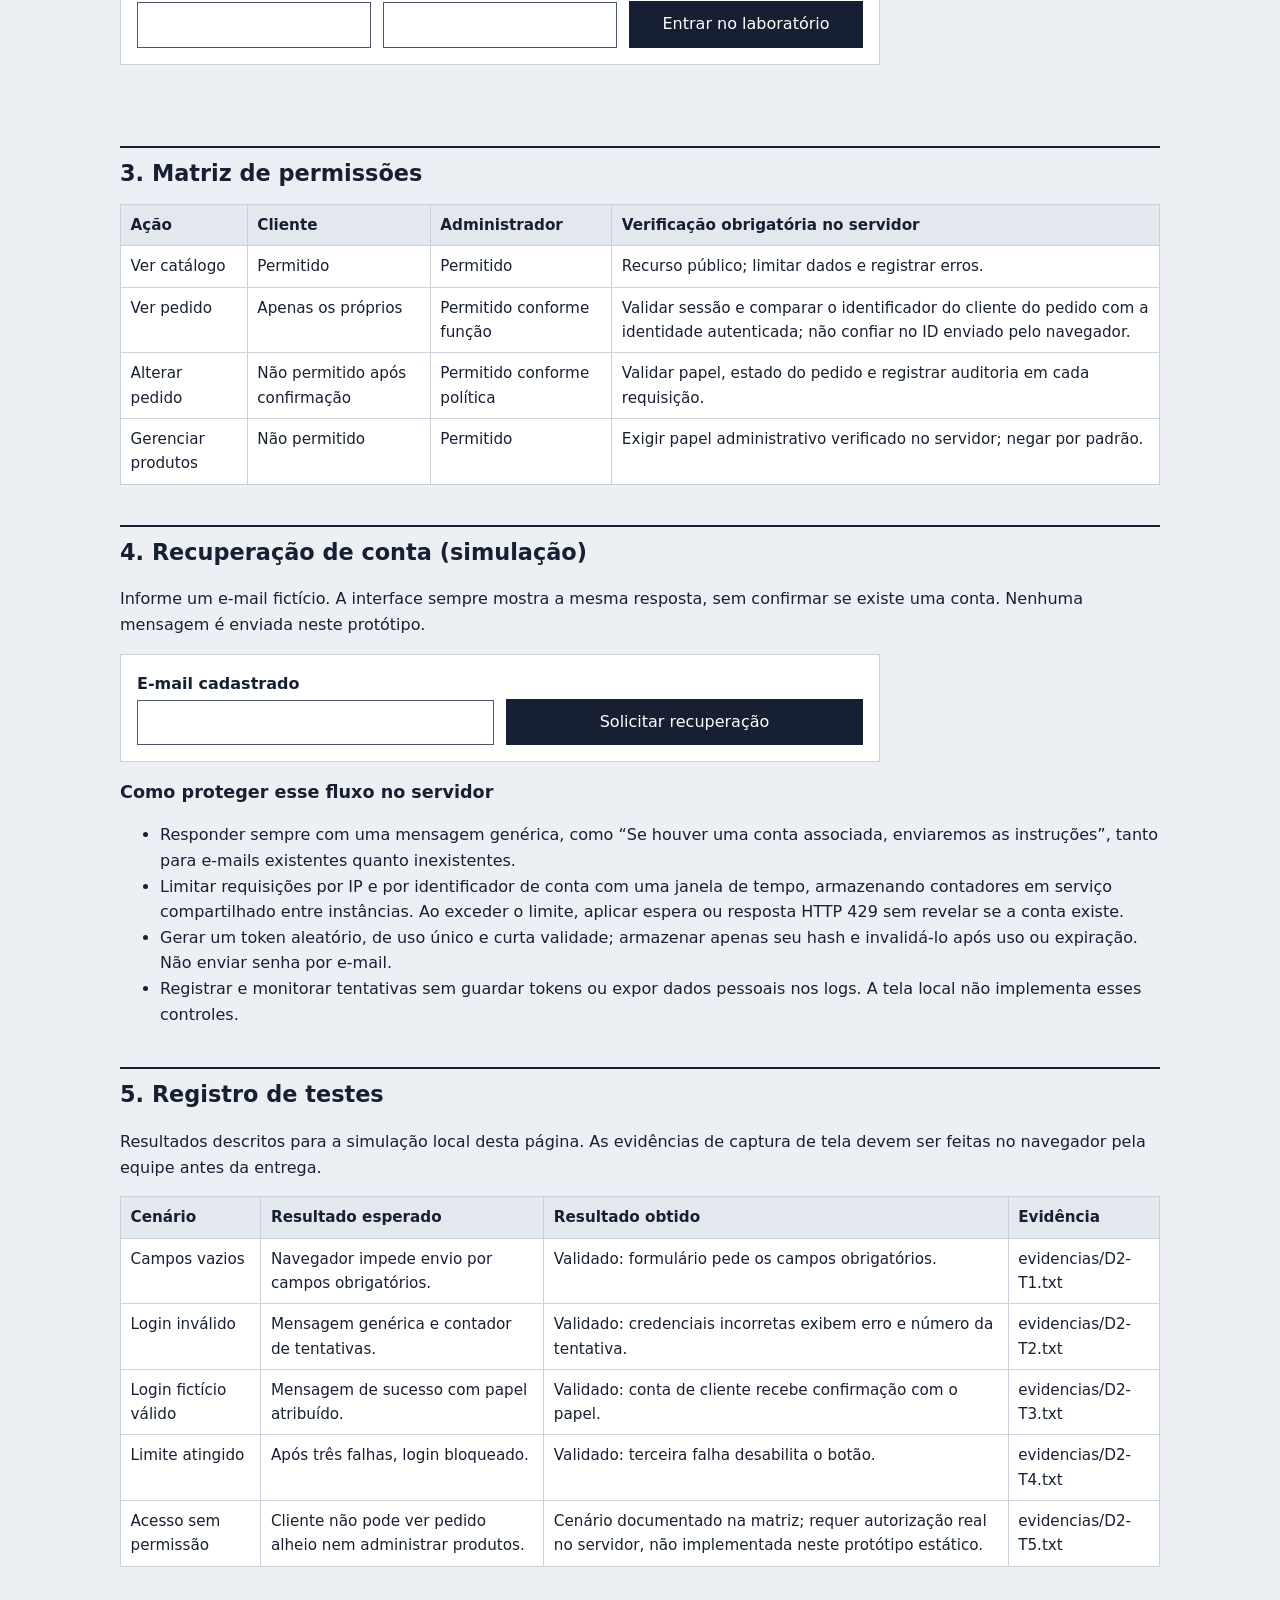
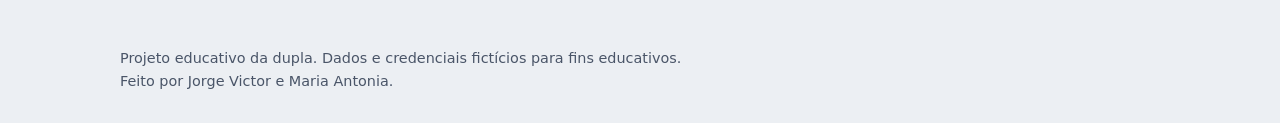
==== commit 98f65054: "advanced desafio" ====
--- a/ameacas.html
+++ b/ameacas.html
@@ -59,7 +59,23 @@
     </tbody>
   </table></div>
 
-  <h2 id="testes-dia02">4. Registro de testes</h2>
+  <h2 id="recuperacao">4. Recuperação de conta (simulação)</h2>
+  <p>Informe um e-mail fictício. A interface sempre mostra a mesma resposta, sem confirmar se existe uma conta. Nenhuma mensagem é enviada neste protótipo.</p>
+  <form class="login-demo" id="recuperacao-form" novalidate>
+    <div><label for="recuperacao-email">E-mail cadastrado</label><input id="recuperacao-email" name="email" type="email" autocomplete="email" required></div>
+    <button type="submit">Solicitar recuperação</button>
+  </form>
+  <p id="recuperacao-status" role="status" aria-live="polite"></p>
+
+  <h3>Como proteger esse fluxo no servidor</h3>
+  <ul>
+    <li>Responder sempre com uma mensagem genérica, como “Se houver uma conta associada, enviaremos as instruções”, tanto para e-mails existentes quanto inexistentes.</li>
+    <li>Limitar requisições por IP e por identificador de conta com uma janela de tempo, armazenando contadores em serviço compartilhado entre instâncias. Ao exceder o limite, aplicar espera ou resposta HTTP 429 sem revelar se a conta existe.</li>
+    <li>Gerar um token aleatório, de uso único e curta validade; armazenar apenas seu hash e invalidá-lo após uso ou expiração. Não enviar senha por e-mail.</li>
+    <li>Registrar e monitorar tentativas sem guardar tokens ou expor dados pessoais nos logs. A tela local não implementa esses controles.</li>
+  </ul>
+
+  <h2 id="testes-dia02">5. Registro de testes</h2>
   <p>Resultados descritos para a simulação local desta página. As evidências de captura de tela devem ser feitas no navegador pela equipe antes da entrega.</p>
   <div class="rolagem"><table>
     <thead><tr><th>Cenário</th><th>Resultado esperado</th><th>Resultado obtido</th><th>Evidência</th></tr></thead>
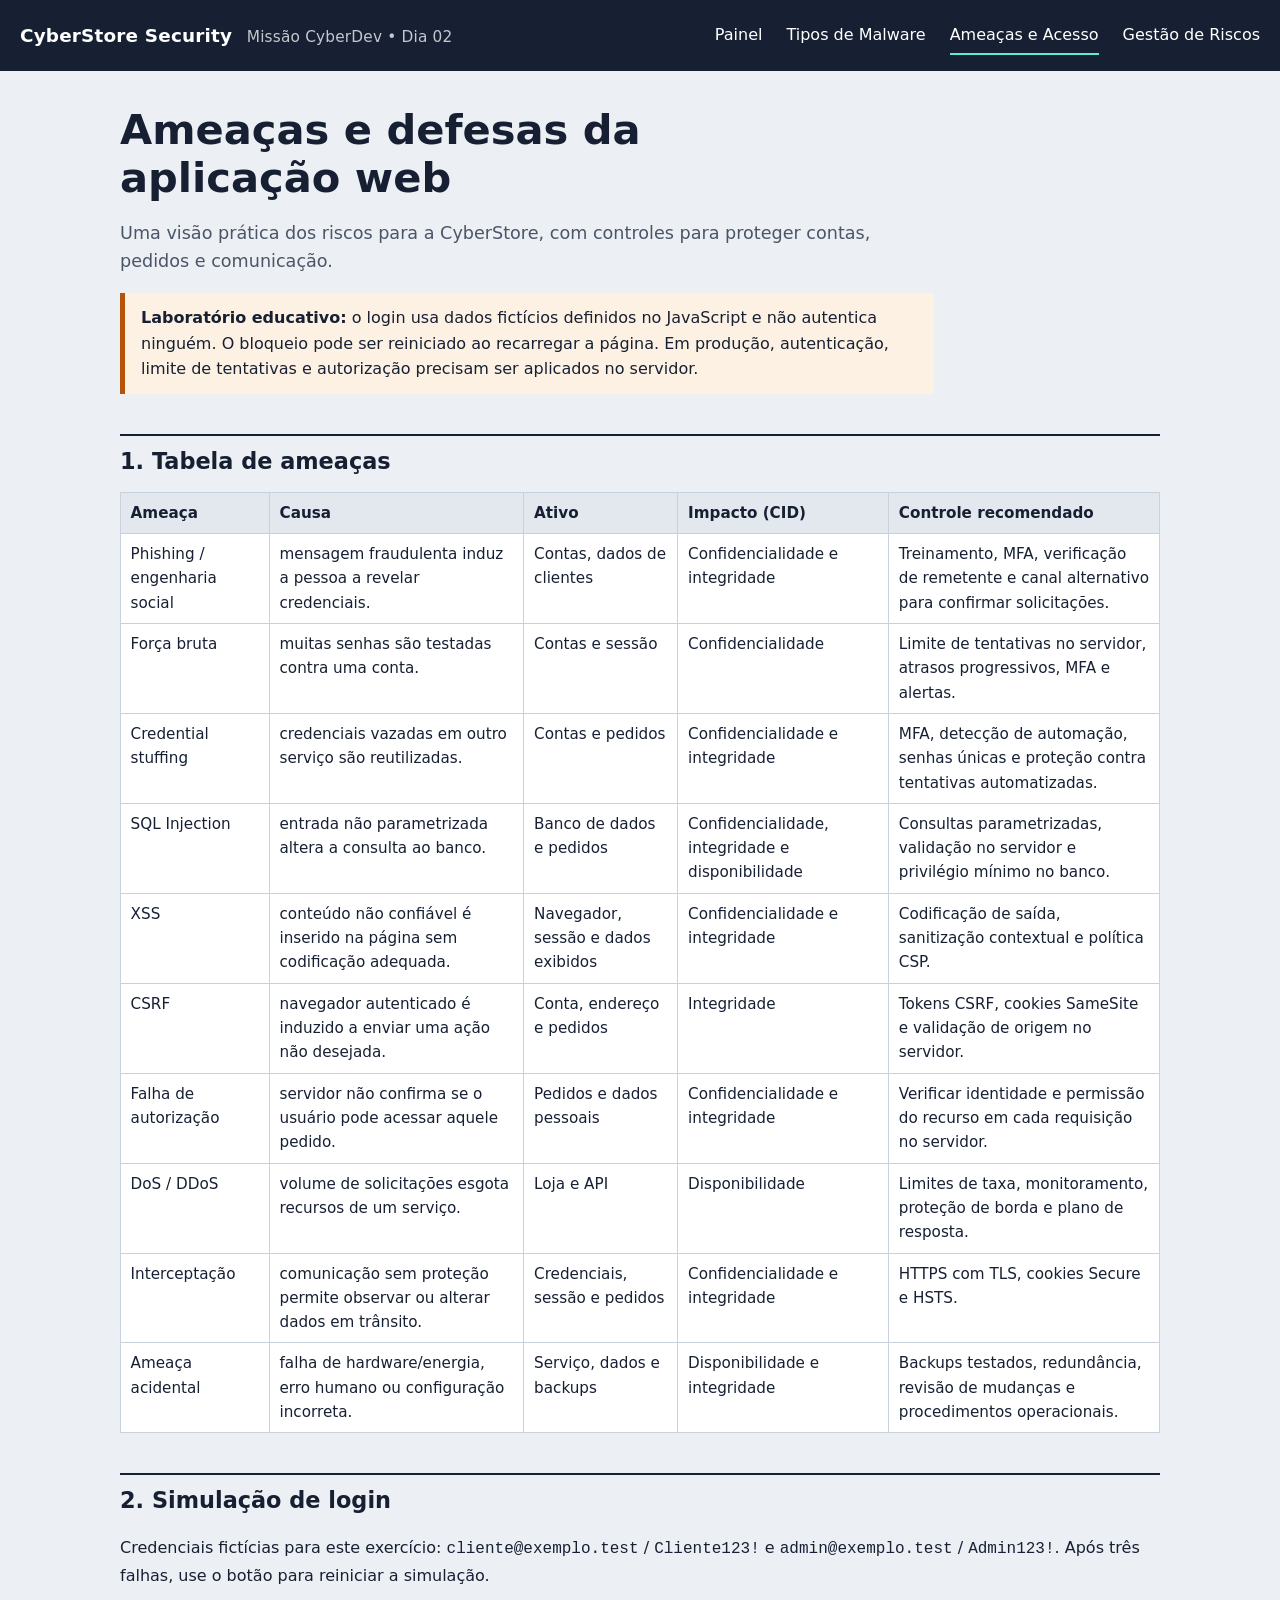
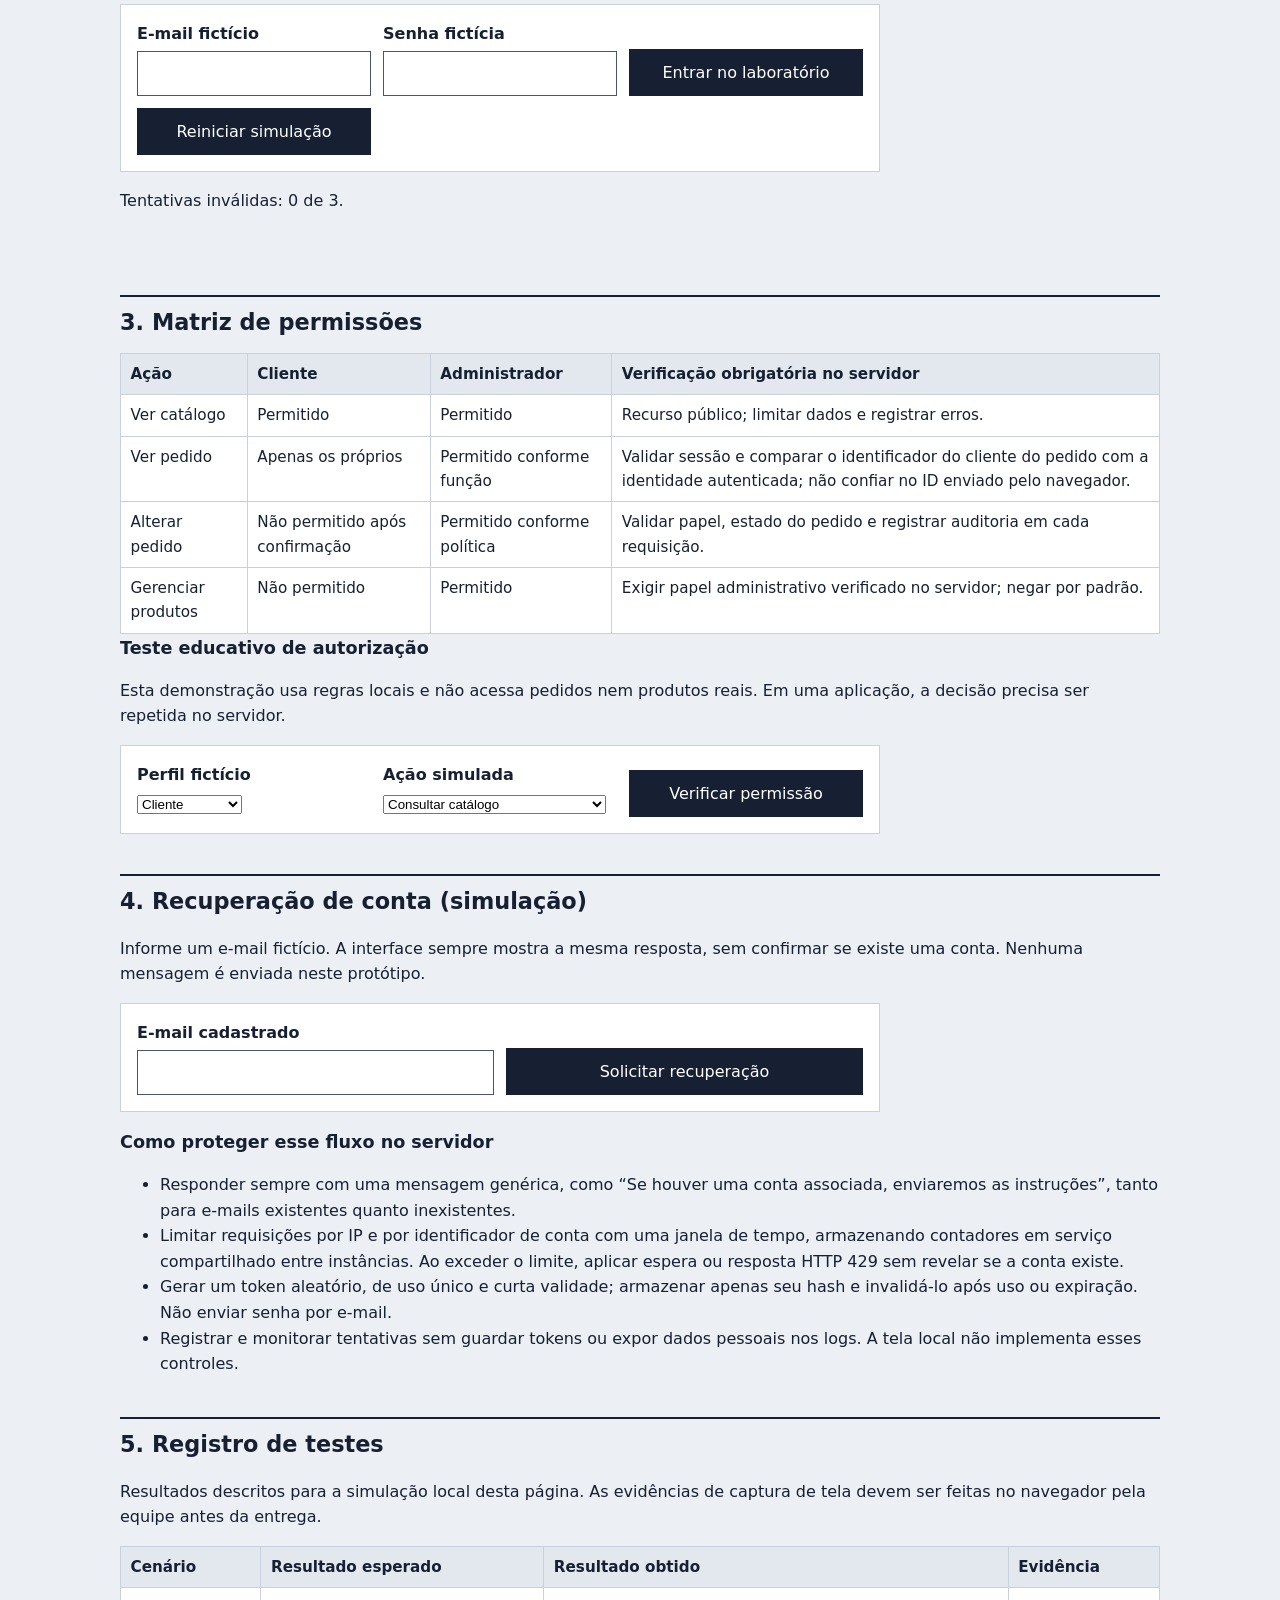
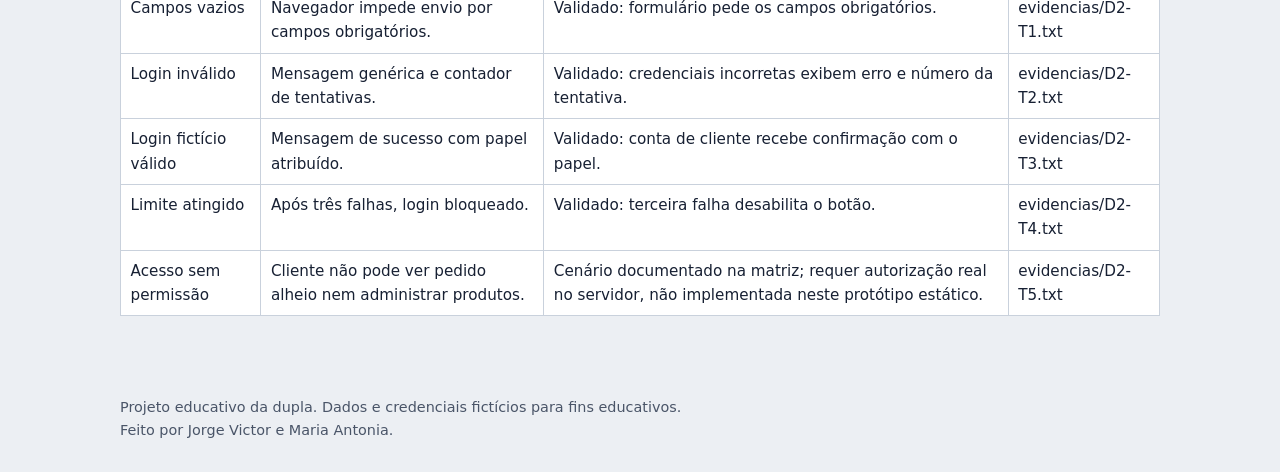
==== commit b3a70a99: "aszdfgy" ====
--- a/ameacas.html
+++ b/ameacas.html
@@ -14,6 +14,7 @@
     <a href="index.html">Painel</a>
     <a href="malware.html">Tipos de Malware</a>
     <a href="ameacas.html" aria-current="page">Ameaças e Acesso</a>
+    <a href="gestao-riscos.html">Gestão de Riscos</a>
   </nav>
 </div></header>
 
@@ -24,27 +25,28 @@
 
   <h2 id="ameacas">1. Tabela de ameaças</h2>
   <div class="rolagem"><table>
-    <thead><tr><th>Ameaça / causa</th><th>Ativo</th><th>Impacto (CID)</th><th>Controle recomendado</th></tr></thead>
+    <thead><tr><th>Ameaça</th><th>Causa</th><th>Ativo</th><th>Impacto (CID)</th><th>Controle recomendado</th></tr></thead>
     <tbody>
-      <tr><td>Phishing / engenharia social: mensagem fraudulenta induz a pessoa a revelar credenciais.</td><td>Contas, dados de clientes</td><td>Confidencialidade e integridade</td><td>Treinamento, MFA, verificação de remetente e canal alternativo para confirmar solicitações.</td></tr>
-      <tr><td>Força bruta: muitas senhas são testadas contra uma conta.</td><td>Contas e sessão</td><td>Confidencialidade</td><td>Limite de tentativas no servidor, atrasos progressivos, MFA e alertas.</td></tr>
-      <tr><td>Credential stuffing: credenciais vazadas em outro serviço são reutilizadas.</td><td>Contas e pedidos</td><td>Confidencialidade e integridade</td><td>MFA, detecção de automação, senhas únicas e proteção contra tentativas automatizadas.</td></tr>
-      <tr><td>SQL Injection: entrada não parametrizada altera a consulta ao banco.</td><td>Banco de dados e pedidos</td><td>Confidencialidade, integridade e disponibilidade</td><td>Consultas parametrizadas, validação no servidor e privilégio mínimo no banco.</td></tr>
-      <tr><td>XSS: conteúdo não confiável é inserido na página sem codificação adequada.</td><td>Navegador, sessão e dados exibidos</td><td>Confidencialidade e integridade</td><td>Codificação de saída, sanitização contextual e política CSP.</td></tr>
-      <tr><td>CSRF: navegador autenticado é induzido a enviar uma ação não desejada.</td><td>Conta, endereço e pedidos</td><td>Integridade</td><td>Tokens CSRF, cookies SameSite e validação de origem no servidor.</td></tr>
-      <tr><td>Falha de autorização: servidor não confirma se o usuário pode acessar aquele pedido.</td><td>Pedidos e dados pessoais</td><td>Confidencialidade e integridade</td><td>Verificar identidade e permissão do recurso em cada requisição no servidor.</td></tr>
-      <tr><td>DoS / DDoS: volume de solicitações esgota recursos de um serviço.</td><td>Loja e API</td><td>Disponibilidade</td><td>Limites de taxa, monitoramento, proteção de borda e plano de resposta.</td></tr>
-      <tr><td>Interceptação: comunicação sem proteção permite observar ou alterar dados em trânsito.</td><td>Credenciais, sessão e pedidos</td><td>Confidencialidade e integridade</td><td>HTTPS com TLS, cookies Secure e HSTS.</td></tr>
-      <tr><td>Ameaça acidental: falha de hardware/energia, erro humano ou configuração incorreta.</td><td>Serviço, dados e backups</td><td>Disponibilidade e integridade</td><td>Backups testados, redundância, revisão de mudanças e procedimentos operacionais.</td></tr>
+      <tr><td>Phishing / engenharia social</td><td>mensagem fraudulenta induz a pessoa a revelar credenciais.</td><td>Contas, dados de clientes</td><td>Confidencialidade e integridade</td><td>Treinamento, MFA, verificação de remetente e canal alternativo para confirmar solicitações.</td></tr>
+      <tr><td>Força bruta</td><td>muitas senhas são testadas contra uma conta.</td><td>Contas e sessão</td><td>Confidencialidade</td><td>Limite de tentativas no servidor, atrasos progressivos, MFA e alertas.</td></tr>
+      <tr><td>Credential stuffing</td><td>credenciais vazadas em outro serviço são reutilizadas.</td><td>Contas e pedidos</td><td>Confidencialidade e integridade</td><td>MFA, detecção de automação, senhas únicas e proteção contra tentativas automatizadas.</td></tr>
+      <tr><td>SQL Injection</td><td>entrada não parametrizada altera a consulta ao banco.</td><td>Banco de dados e pedidos</td><td>Confidencialidade, integridade e disponibilidade</td><td>Consultas parametrizadas, validação no servidor e privilégio mínimo no banco.</td></tr>
+      <tr><td>XSS</td><td>conteúdo não confiável é inserido na página sem codificação adequada.</td><td>Navegador, sessão e dados exibidos</td><td>Confidencialidade e integridade</td><td>Codificação de saída, sanitização contextual e política CSP.</td></tr>
+      <tr><td>CSRF</td><td>navegador autenticado é induzido a enviar uma ação não desejada.</td><td>Conta, endereço e pedidos</td><td>Integridade</td><td>Tokens CSRF, cookies SameSite e validação de origem no servidor.</td></tr>
+      <tr><td>Falha de autorização</td><td>servidor não confirma se o usuário pode acessar aquele pedido.</td><td>Pedidos e dados pessoais</td><td>Confidencialidade e integridade</td><td>Verificar identidade e permissão do recurso em cada requisição no servidor.</td></tr>
+      <tr><td>DoS / DDoS</td><td>volume de solicitações esgota recursos de um serviço.</td><td>Loja e API</td><td>Disponibilidade</td><td>Limites de taxa, monitoramento, proteção de borda e plano de resposta.</td></tr>
+      <tr><td>Interceptação</td><td>comunicação sem proteção permite observar ou alterar dados em trânsito.</td><td>Credenciais, sessão e pedidos</td><td>Confidencialidade e integridade</td><td>HTTPS com TLS, cookies Secure e HSTS.</td></tr>
+      <tr><td>Ameaça acidental</td><td>falha de hardware/energia, erro humano ou configuração incorreta.</td><td>Serviço, dados e backups</td><td>Disponibilidade e integridade</td><td>Backups testados, redundância, revisão de mudanças e procedimentos operacionais.</td></tr>
     </tbody>
   </table></div>
 
   <h2 id="login">2. Simulação de login</h2>
-  <p>Credenciais fictícias para este exercício: <code>cliente@exemplo.test</code> / <code>Cliente123!</code> e <code>admin@exemplo.test</code> / <code>Admin123!</code>. Após três falhas, o formulário fica bloqueado até reiniciar o laboratório (recarregar esta página).</p>
+  <p>Credenciais fictícias para este exercício: <code>cliente@exemplo.test</code> / <code>Cliente123!</code> e <code>admin@exemplo.test</code> / <code>Admin123!</code>. Após três falhas, use o botão para reiniciar a simulação.</p>
   <form class="login-demo" id="login-form" novalidate>
     <div><label for="login-email">E-mail fictício</label><input id="login-email" name="email" type="email" autocomplete="username" required></div>
     <div><label for="login-senha">Senha fictícia</label><input id="login-senha" name="senha" type="password" autocomplete="current-password" required></div>
     <button type="submit" id="login-submit">Entrar no laboratório</button>
+    <button type="button" class="sec" id="login-reset">Reiniciar simulação</button>
   </form>
   <p id="login-status" role="status" aria-live="polite"></p>
 
@@ -58,6 +60,15 @@
       <tr><td>Gerenciar produtos</td><td>Não permitido</td><td>Permitido</td><td>Exigir papel administrativo verificado no servidor; negar por padrão.</td></tr>
     </tbody>
   </table></div>
+
+  <h3>Teste educativo de autorização</h3>
+  <p>Esta demonstração usa regras locais e não acessa pedidos nem produtos reais. Em uma aplicação, a decisão precisa ser repetida no servidor.</p>
+  <form class="login-demo" id="permissao-form">
+    <div><label for="perfil-teste">Perfil fictício</label><select id="perfil-teste"><option value="cliente">Cliente</option><option value="administrador">Administrador</option></select></div>
+    <div><label for="acao-teste">Ação simulada</label><select id="acao-teste"><option value="catalogo">Consultar catálogo</option><option value="pedido-proprio">Consultar pedido próprio</option><option value="pedido-alheio">Consultar pedido de outra pessoa</option><option value="produto">Gerenciar produtos</option></select></div>
+    <button type="submit">Verificar permissão</button>
+  </form>
+  <p id="permissao-status" role="status" aria-live="polite"></p>
 
   <h2 id="recuperacao">4. Recuperação de conta (simulação)</h2>
   <p>Informe um e-mail fictício. A interface sempre mostra a mesma resposta, sem confirmar se existe uma conta. Nenhuma mensagem é enviada neste protótipo.</p>
--- a/css/style.css
+++ b/css/style.css
@@ -79,6 +79,16 @@
 th{background:#E3E8EF}
 .rolagem{overflow-x:auto}
 footer{max-width:1080px;margin:auto;padding:1rem 1.25rem 2rem;color:var(--tinta-2);font-size:.9rem}
+.topo nav a{white-space:nowrap}
+.topo nav{flex-wrap:wrap}
+.metricas{display:grid;grid-template-columns:repeat(auto-fit,minmax(120px,1fr));gap:.65rem;margin:1rem 0}
+.metrica,.painel,.form-painel{background:var(--painel);border:1px solid var(--linha);padding:1rem}
+.metrica{display:grid;gap:.15rem}.metrica span{color:var(--tinta-2);font-size:.9rem}.metrica strong{font-size:1.65rem;line-height:1.2}
+.graficos{display:grid;grid-template-columns:repeat(auto-fit,minmax(min(100%,320px),1fr));gap:1rem}
+.grafico{display:grid;gap:.7rem;margin-top:.8rem}.barra-topo{display:flex;justify-content:space-between;gap:1rem}.trilho{height:12px;background:#e3e8ef;border-radius:8px;overflow:hidden}.trilho i{display:block;height:100%;border-radius:8px}
+.form-painel{margin:1rem 0}.campos{display:grid;grid-template-columns:repeat(auto-fit,minmax(min(100%,220px),1fr));gap:.75rem}.campos label{display:grid;gap:.25rem;font-weight:600}.campos input,.campos select,.campos textarea{width:100%;font:inherit;padding:.5rem .65rem;border:1px solid var(--tinta-2);background:#fff;color:var(--tinta)}.campos textarea{resize:vertical}.campos .largo,.pontuacao{grid-column:1/-1}.pontuacao{font-weight:700;margin:0;padding:.6rem;background:#e8f4f1;border-left:4px solid var(--acento)}
+.acoes{display:flex;gap:.6rem;flex-wrap:wrap;margin-top:.8rem}.acoes button,.rolagem button{font:inherit;padding:.45rem .8rem;border:1px solid var(--tinta);background:var(--tinta);color:#fff;cursor:pointer;margin:.1rem}.acoes .sec,.rolagem button.sec{background:#fff;color:var(--tinta)}.mensagem{min-height:1.5em;font-weight:600;margin:.5rem 0 0}.pdca{display:grid;grid-template-columns:repeat(auto-fit,minmax(min(100%,220px),1fr));gap:.8rem}.pdca article{background:var(--painel);border:1px solid var(--linha);border-top:5px solid var(--acento);padding:1rem}.pdca p{margin:.25rem 0 0}
+@media(max-width:560px){header.topo nav{width:100%;gap:.25rem .85rem}.topo nav a{font-size:.92rem}.rolagem table{min-width:680px}.acoes button{flex:1}}
 @media (prefers-reduced-motion:reduce){html{scroll-behavior:auto}}
 @media (max-width:1000px){header.topo .in{flex-wrap:wrap}header.topo nav{gap:1.25rem}}
 @media (max-width:560px){header.topo .in{align-items:flex-start}header.topo nav{flex-wrap:wrap;gap:.5rem 1rem}.busca input[type=search],.busca select{min-width:0;width:100%}.busca>div{width:100%}}
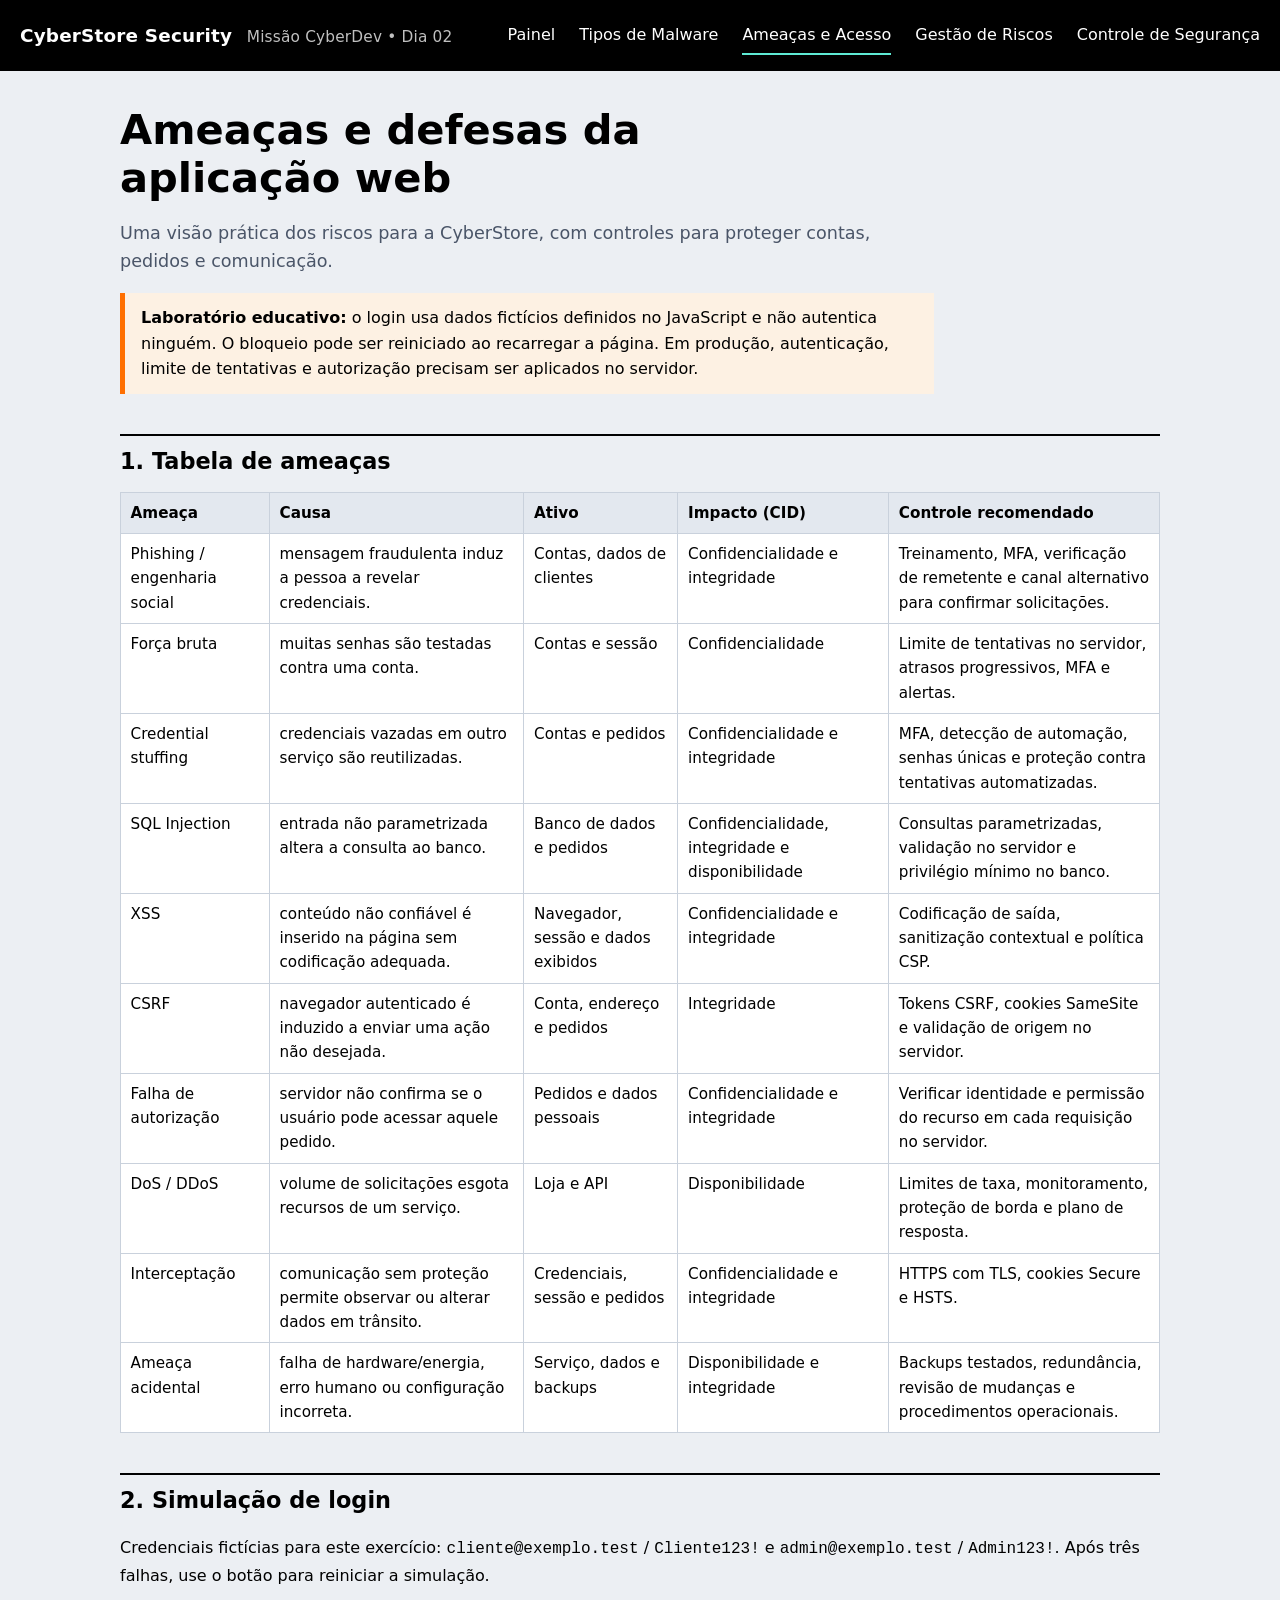
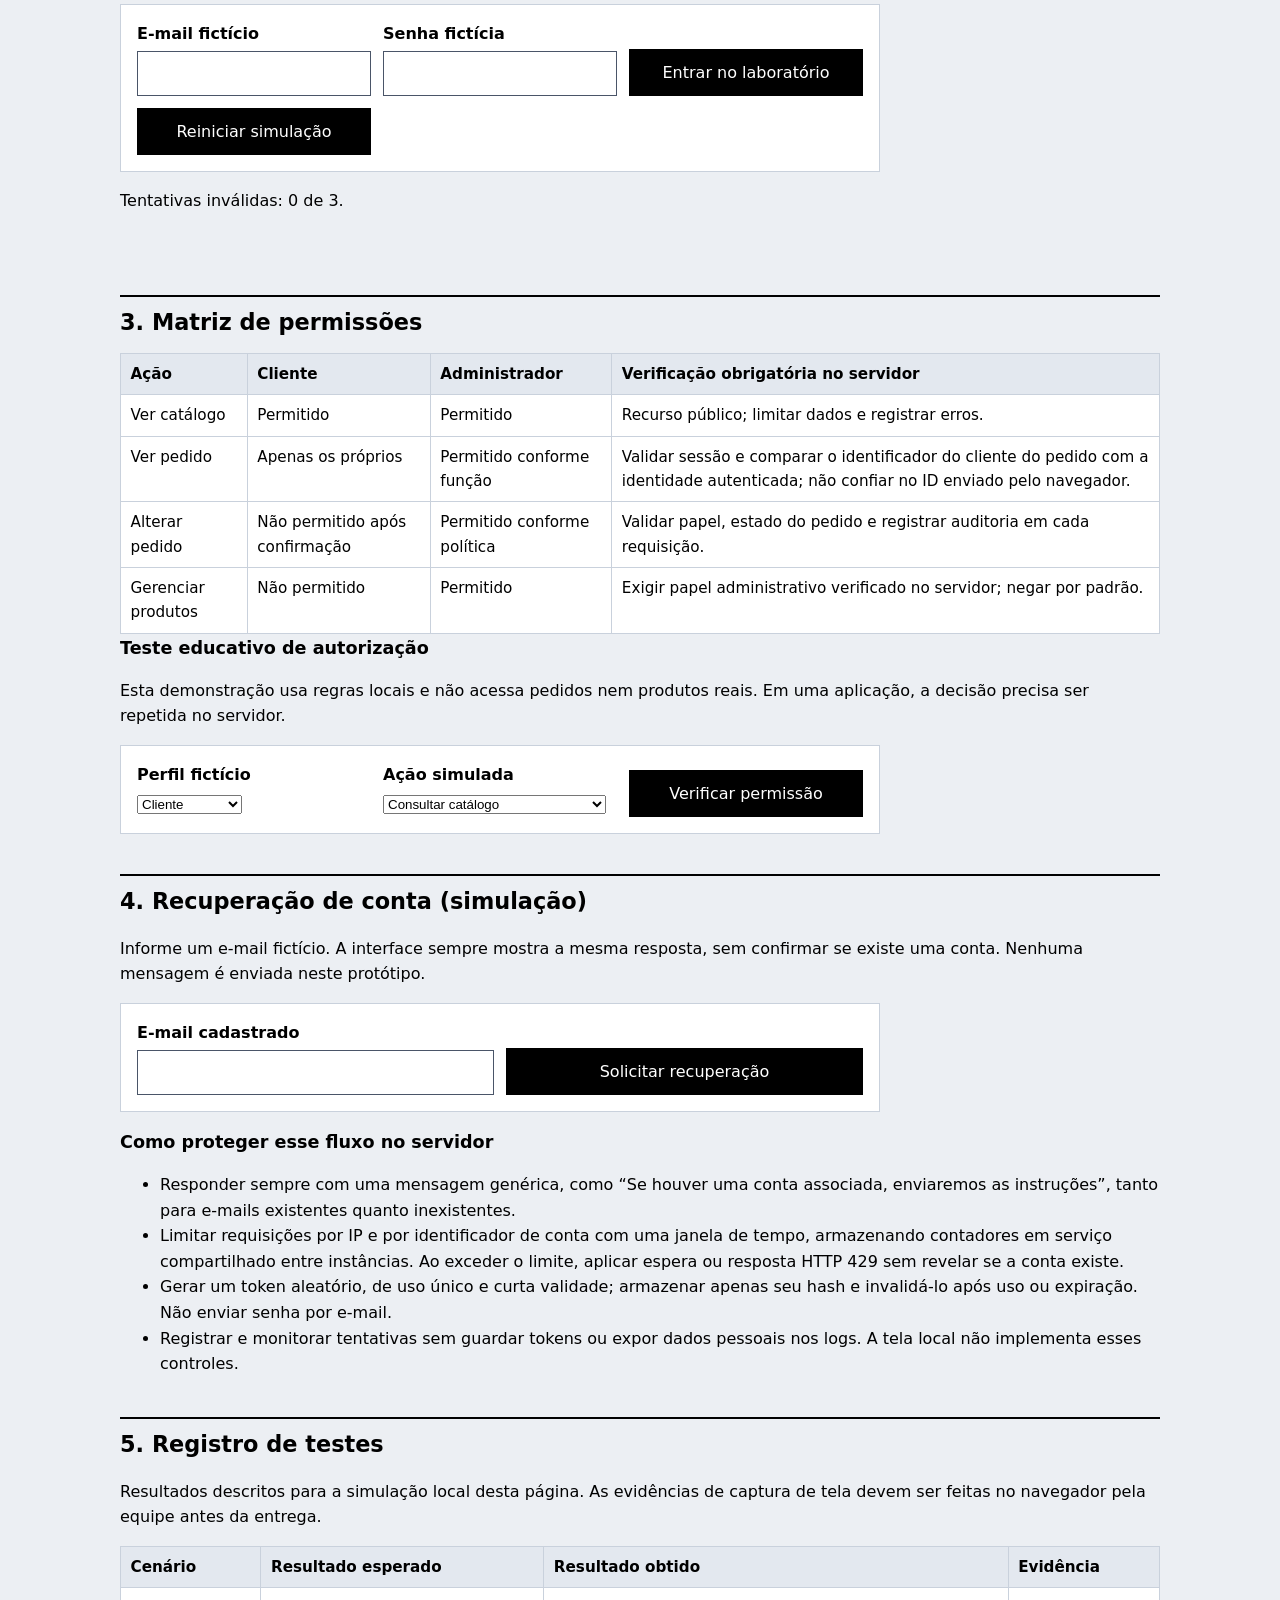
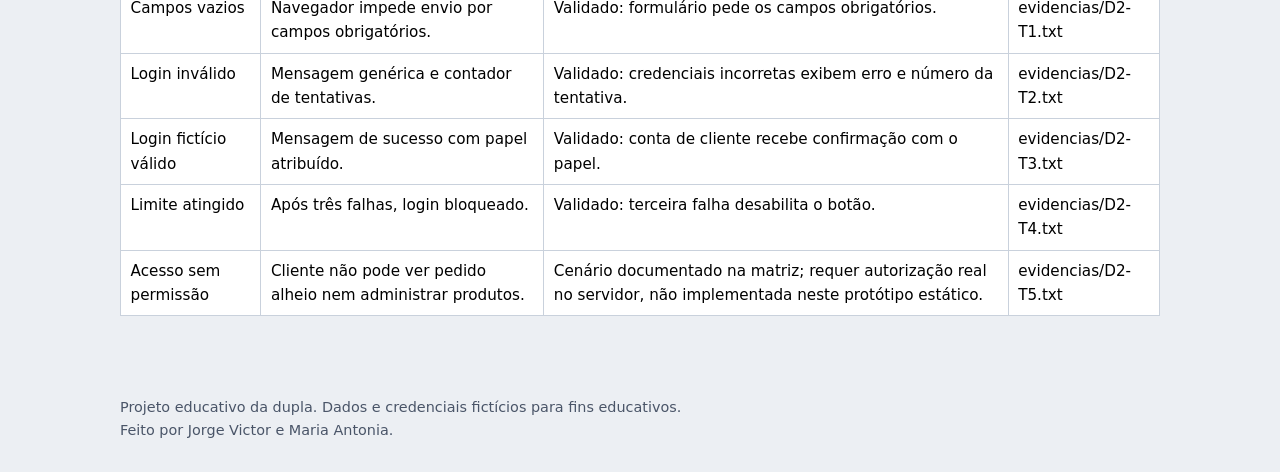
==== commit 277df78b: "DIA 04" ====
--- a/ameacas.html
+++ b/ameacas.html
@@ -1,105 +1,271 @@
 <!DOCTYPE html>
 <html lang="pt-BR">
+
 <head>
-<meta charset="UTF-8">
-<meta name="viewport" content="width=device-width, initial-scale=1">
-<title>Ameaças e acesso | CyberStore Security</title>
-<link rel="stylesheet" href="css/style.css">
+  <meta charset="UTF-8">
+  <meta name="viewport" content="width=device-width, initial-scale=1">
+  <title>Ameaças e acesso | CyberStore Security</title>
+  <link rel="stylesheet" href="css/style.css">
 </head>
+
 <body>
-<a class="pular" href="#conteudo">Ir para o conteúdo</a>
-<header class="topo"><div class="in">
-  <div class="marca">CyberStore Security <small>Missão CyberDev • Dia 02</small></div>
-  <nav aria-label="Principal">
-    <a href="index.html">Painel</a>
-    <a href="malware.html">Tipos de Malware</a>
-    <a href="ameacas.html" aria-current="page">Ameaças e Acesso</a>
-    <a href="gestao-riscos.html">Gestão de Riscos</a>
-  </nav>
-</div></header>
-
-<main id="conteudo">
-  <h1>Ameaças e defesas da aplicação web</h1>
-  <p class="lead">Uma visão prática dos riscos para a CyberStore, com controles para proteger contas, pedidos e comunicação.</p>
-  <p class="aviso"><strong>Laboratório educativo:</strong> o login usa dados fictícios definidos no JavaScript e não autentica ninguém. O bloqueio pode ser reiniciado ao recarregar a página. Em produção, autenticação, limite de tentativas e autorização precisam ser aplicados no servidor.</p>
-
-  <h2 id="ameacas">1. Tabela de ameaças</h2>
-  <div class="rolagem"><table>
-    <thead><tr><th>Ameaça</th><th>Causa</th><th>Ativo</th><th>Impacto (CID)</th><th>Controle recomendado</th></tr></thead>
-    <tbody>
-      <tr><td>Phishing / engenharia social</td><td>mensagem fraudulenta induz a pessoa a revelar credenciais.</td><td>Contas, dados de clientes</td><td>Confidencialidade e integridade</td><td>Treinamento, MFA, verificação de remetente e canal alternativo para confirmar solicitações.</td></tr>
-      <tr><td>Força bruta</td><td>muitas senhas são testadas contra uma conta.</td><td>Contas e sessão</td><td>Confidencialidade</td><td>Limite de tentativas no servidor, atrasos progressivos, MFA e alertas.</td></tr>
-      <tr><td>Credential stuffing</td><td>credenciais vazadas em outro serviço são reutilizadas.</td><td>Contas e pedidos</td><td>Confidencialidade e integridade</td><td>MFA, detecção de automação, senhas únicas e proteção contra tentativas automatizadas.</td></tr>
-      <tr><td>SQL Injection</td><td>entrada não parametrizada altera a consulta ao banco.</td><td>Banco de dados e pedidos</td><td>Confidencialidade, integridade e disponibilidade</td><td>Consultas parametrizadas, validação no servidor e privilégio mínimo no banco.</td></tr>
-      <tr><td>XSS</td><td>conteúdo não confiável é inserido na página sem codificação adequada.</td><td>Navegador, sessão e dados exibidos</td><td>Confidencialidade e integridade</td><td>Codificação de saída, sanitização contextual e política CSP.</td></tr>
-      <tr><td>CSRF</td><td>navegador autenticado é induzido a enviar uma ação não desejada.</td><td>Conta, endereço e pedidos</td><td>Integridade</td><td>Tokens CSRF, cookies SameSite e validação de origem no servidor.</td></tr>
-      <tr><td>Falha de autorização</td><td>servidor não confirma se o usuário pode acessar aquele pedido.</td><td>Pedidos e dados pessoais</td><td>Confidencialidade e integridade</td><td>Verificar identidade e permissão do recurso em cada requisição no servidor.</td></tr>
-      <tr><td>DoS / DDoS</td><td>volume de solicitações esgota recursos de um serviço.</td><td>Loja e API</td><td>Disponibilidade</td><td>Limites de taxa, monitoramento, proteção de borda e plano de resposta.</td></tr>
-      <tr><td>Interceptação</td><td>comunicação sem proteção permite observar ou alterar dados em trânsito.</td><td>Credenciais, sessão e pedidos</td><td>Confidencialidade e integridade</td><td>HTTPS com TLS, cookies Secure e HSTS.</td></tr>
-      <tr><td>Ameaça acidental</td><td>falha de hardware/energia, erro humano ou configuração incorreta.</td><td>Serviço, dados e backups</td><td>Disponibilidade e integridade</td><td>Backups testados, redundância, revisão de mudanças e procedimentos operacionais.</td></tr>
-    </tbody>
-  </table></div>
-
-  <h2 id="login">2. Simulação de login</h2>
-  <p>Credenciais fictícias para este exercício: <code>cliente@exemplo.test</code> / <code>Cliente123!</code> e <code>admin@exemplo.test</code> / <code>Admin123!</code>. Após três falhas, use o botão para reiniciar a simulação.</p>
-  <form class="login-demo" id="login-form" novalidate>
-    <div><label for="login-email">E-mail fictício</label><input id="login-email" name="email" type="email" autocomplete="username" required></div>
-    <div><label for="login-senha">Senha fictícia</label><input id="login-senha" name="senha" type="password" autocomplete="current-password" required></div>
-    <button type="submit" id="login-submit">Entrar no laboratório</button>
-    <button type="button" class="sec" id="login-reset">Reiniciar simulação</button>
-  </form>
-  <p id="login-status" role="status" aria-live="polite"></p>
-
-  <h2 id="permissoes">3. Matriz de permissões</h2>
-  <div class="rolagem"><table>
-    <thead><tr><th>Ação</th><th>Cliente</th><th>Administrador</th><th>Verificação obrigatória no servidor</th></tr></thead>
-    <tbody>
-      <tr><td>Ver catálogo</td><td>Permitido</td><td>Permitido</td><td>Recurso público; limitar dados e registrar erros.</td></tr>
-      <tr><td>Ver pedido</td><td>Apenas os próprios</td><td>Permitido conforme função</td><td>Validar sessão e comparar o identificador do cliente do pedido com a identidade autenticada; não confiar no ID enviado pelo navegador.</td></tr>
-      <tr><td>Alterar pedido</td><td>Não permitido após confirmação</td><td>Permitido conforme política</td><td>Validar papel, estado do pedido e registrar auditoria em cada requisição.</td></tr>
-      <tr><td>Gerenciar produtos</td><td>Não permitido</td><td>Permitido</td><td>Exigir papel administrativo verificado no servidor; negar por padrão.</td></tr>
-    </tbody>
-  </table></div>
-
-  <h3>Teste educativo de autorização</h3>
-  <p>Esta demonstração usa regras locais e não acessa pedidos nem produtos reais. Em uma aplicação, a decisão precisa ser repetida no servidor.</p>
-  <form class="login-demo" id="permissao-form">
-    <div><label for="perfil-teste">Perfil fictício</label><select id="perfil-teste"><option value="cliente">Cliente</option><option value="administrador">Administrador</option></select></div>
-    <div><label for="acao-teste">Ação simulada</label><select id="acao-teste"><option value="catalogo">Consultar catálogo</option><option value="pedido-proprio">Consultar pedido próprio</option><option value="pedido-alheio">Consultar pedido de outra pessoa</option><option value="produto">Gerenciar produtos</option></select></div>
-    <button type="submit">Verificar permissão</button>
-  </form>
-  <p id="permissao-status" role="status" aria-live="polite"></p>
-
-  <h2 id="recuperacao">4. Recuperação de conta (simulação)</h2>
-  <p>Informe um e-mail fictício. A interface sempre mostra a mesma resposta, sem confirmar se existe uma conta. Nenhuma mensagem é enviada neste protótipo.</p>
-  <form class="login-demo" id="recuperacao-form" novalidate>
-    <div><label for="recuperacao-email">E-mail cadastrado</label><input id="recuperacao-email" name="email" type="email" autocomplete="email" required></div>
-    <button type="submit">Solicitar recuperação</button>
-  </form>
-  <p id="recuperacao-status" role="status" aria-live="polite"></p>
-
-  <h3>Como proteger esse fluxo no servidor</h3>
-  <ul>
-    <li>Responder sempre com uma mensagem genérica, como “Se houver uma conta associada, enviaremos as instruções”, tanto para e-mails existentes quanto inexistentes.</li>
-    <li>Limitar requisições por IP e por identificador de conta com uma janela de tempo, armazenando contadores em serviço compartilhado entre instâncias. Ao exceder o limite, aplicar espera ou resposta HTTP 429 sem revelar se a conta existe.</li>
-    <li>Gerar um token aleatório, de uso único e curta validade; armazenar apenas seu hash e invalidá-lo após uso ou expiração. Não enviar senha por e-mail.</li>
-    <li>Registrar e monitorar tentativas sem guardar tokens ou expor dados pessoais nos logs. A tela local não implementa esses controles.</li>
-  </ul>
-
-  <h2 id="testes-dia02">5. Registro de testes</h2>
-  <p>Resultados descritos para a simulação local desta página. As evidências de captura de tela devem ser feitas no navegador pela equipe antes da entrega.</p>
-  <div class="rolagem"><table>
-    <thead><tr><th>Cenário</th><th>Resultado esperado</th><th>Resultado obtido</th><th>Evidência</th></tr></thead>
-    <tbody>
-      <tr><td>Campos vazios</td><td>Navegador impede envio por campos obrigatórios.</td><td>Validado: formulário pede os campos obrigatórios.</td><td>evidencias/D2-T1.txt</td></tr>
-      <tr><td>Login inválido</td><td>Mensagem genérica e contador de tentativas.</td><td>Validado: credenciais incorretas exibem erro e número da tentativa.</td><td>evidencias/D2-T2.txt</td></tr>
-      <tr><td>Login fictício válido</td><td>Mensagem de sucesso com papel atribuído.</td><td>Validado: conta de cliente recebe confirmação com o papel.</td><td>evidencias/D2-T3.txt</td></tr>
-      <tr><td>Limite atingido</td><td>Após três falhas, login bloqueado.</td><td>Validado: terceira falha desabilita o botão.</td><td>evidencias/D2-T4.txt</td></tr>
-      <tr><td>Acesso sem permissão</td><td>Cliente não pode ver pedido alheio nem administrar produtos.</td><td>Cenário documentado na matriz; requer autorização real no servidor, não implementada neste protótipo estático.</td><td>evidencias/D2-T5.txt</td></tr>
-    </tbody>
-  </table></div>
-</main>
-<footer>Projeto educativo da dupla. Dados e credenciais fictícios para fins educativos.<br>Feito por Jorge Victor e Maria Antonia.</footer>
-<script src="js/ameacas.js"></script>
+  <a class="pular" href="#conteudo">Ir para o conteúdo</a>
+  <header class="topo">
+    <div class="in">
+      <div class="marca">CyberStore Security <small>Missão CyberDev • Dia 02</small></div>
+      <nav aria-label="Principal">
+        <a href="index.html">Painel</a>
+        <a href="malware.html">Tipos de Malware</a>
+        <a href="ameacas.html" aria-current="page">Ameaças e Acesso</a>
+        <a href="gestao-riscos.html">Gestão de Riscos</a>
+        <a href="controles-seguranca.html">Controle de Segurança</a>
+      </nav>
+    </div>
+  </header>
+
+  <main id="conteudo">
+    <h1>Ameaças e defesas da aplicação web</h1>
+    <p class="lead">Uma visão prática dos riscos para a CyberStore, com controles para proteger contas, pedidos e
+      comunicação.</p>
+    <p class="aviso"><strong>Laboratório educativo:</strong> o login usa dados fictícios definidos no JavaScript e não
+      autentica ninguém. O bloqueio pode ser reiniciado ao recarregar a página. Em produção, autenticação, limite de
+      tentativas e autorização precisam ser aplicados no servidor.</p>
+
+    <h2 id="ameacas">1. Tabela de ameaças</h2>
+    <div class="rolagem">
+      <table>
+        <thead>
+          <tr>
+            <th>Ameaça</th>
+            <th>Causa</th>
+            <th>Ativo</th>
+            <th>Impacto (CID)</th>
+            <th>Controle recomendado</th>
+          </tr>
+        </thead>
+        <tbody>
+          <tr>
+            <td>Phishing / engenharia social</td>
+            <td>mensagem fraudulenta induz a pessoa a revelar credenciais.</td>
+            <td>Contas, dados de clientes</td>
+            <td>Confidencialidade e integridade</td>
+            <td>Treinamento, MFA, verificação de remetente e canal alternativo para confirmar solicitações.</td>
+          </tr>
+          <tr>
+            <td>Força bruta</td>
+            <td>muitas senhas são testadas contra uma conta.</td>
+            <td>Contas e sessão</td>
+            <td>Confidencialidade</td>
+            <td>Limite de tentativas no servidor, atrasos progressivos, MFA e alertas.</td>
+          </tr>
+          <tr>
+            <td>Credential stuffing</td>
+            <td>credenciais vazadas em outro serviço são reutilizadas.</td>
+            <td>Contas e pedidos</td>
+            <td>Confidencialidade e integridade</td>
+            <td>MFA, detecção de automação, senhas únicas e proteção contra tentativas automatizadas.</td>
+          </tr>
+          <tr>
+            <td>SQL Injection</td>
+            <td>entrada não parametrizada altera a consulta ao banco.</td>
+            <td>Banco de dados e pedidos</td>
+            <td>Confidencialidade, integridade e disponibilidade</td>
+            <td>Consultas parametrizadas, validação no servidor e privilégio mínimo no banco.</td>
+          </tr>
+          <tr>
+            <td>XSS</td>
+            <td>conteúdo não confiável é inserido na página sem codificação adequada.</td>
+            <td>Navegador, sessão e dados exibidos</td>
+            <td>Confidencialidade e integridade</td>
+            <td>Codificação de saída, sanitização contextual e política CSP.</td>
+          </tr>
+          <tr>
+            <td>CSRF</td>
+            <td>navegador autenticado é induzido a enviar uma ação não desejada.</td>
+            <td>Conta, endereço e pedidos</td>
+            <td>Integridade</td>
+            <td>Tokens CSRF, cookies SameSite e validação de origem no servidor.</td>
+          </tr>
+          <tr>
+            <td>Falha de autorização</td>
+            <td>servidor não confirma se o usuário pode acessar aquele pedido.</td>
+            <td>Pedidos e dados pessoais</td>
+            <td>Confidencialidade e integridade</td>
+            <td>Verificar identidade e permissão do recurso em cada requisição no servidor.</td>
+          </tr>
+          <tr>
+            <td>DoS / DDoS</td>
+            <td>volume de solicitações esgota recursos de um serviço.</td>
+            <td>Loja e API</td>
+            <td>Disponibilidade</td>
+            <td>Limites de taxa, monitoramento, proteção de borda e plano de resposta.</td>
+          </tr>
+          <tr>
+            <td>Interceptação</td>
+            <td>comunicação sem proteção permite observar ou alterar dados em trânsito.</td>
+            <td>Credenciais, sessão e pedidos</td>
+            <td>Confidencialidade e integridade</td>
+            <td>HTTPS com TLS, cookies Secure e HSTS.</td>
+          </tr>
+          <tr>
+            <td>Ameaça acidental</td>
+            <td>falha de hardware/energia, erro humano ou configuração incorreta.</td>
+            <td>Serviço, dados e backups</td>
+            <td>Disponibilidade e integridade</td>
+            <td>Backups testados, redundância, revisão de mudanças e procedimentos operacionais.</td>
+          </tr>
+        </tbody>
+      </table>
+    </div>
+
+    <h2 id="login">2. Simulação de login</h2>
+    <p>Credenciais fictícias para este exercício: <code>cliente@exemplo.test</code> / <code>Cliente123!</code> e
+      <code>admin@exemplo.test</code> / <code>Admin123!</code>. Após três falhas, use o botão para reiniciar a
+      simulação.</p>
+    <form class="login-demo" id="login-form" novalidate>
+      <div><label for="login-email">E-mail fictício</label><input id="login-email" name="email" type="email"
+          autocomplete="username" required></div>
+      <div><label for="login-senha">Senha fictícia</label><input id="login-senha" name="senha" type="password"
+          autocomplete="current-password" required></div>
+      <button type="submit" id="login-submit">Entrar no laboratório</button>
+      <button type="button" class="sec" id="login-reset">Reiniciar simulação</button>
+    </form>
+    <p id="login-status" role="status" aria-live="polite"></p>
+
+    <h2 id="permissoes">3. Matriz de permissões</h2>
+    <div class="rolagem">
+      <table>
+        <thead>
+          <tr>
+            <th>Ação</th>
+            <th>Cliente</th>
+            <th>Administrador</th>
+            <th>Verificação obrigatória no servidor</th>
+          </tr>
+        </thead>
+        <tbody>
+          <tr>
+            <td>Ver catálogo</td>
+            <td>Permitido</td>
+            <td>Permitido</td>
+            <td>Recurso público; limitar dados e registrar erros.</td>
+          </tr>
+          <tr>
+            <td>Ver pedido</td>
+            <td>Apenas os próprios</td>
+            <td>Permitido conforme função</td>
+            <td>Validar sessão e comparar o identificador do cliente do pedido com a identidade autenticada; não confiar
+              no ID enviado pelo navegador.</td>
+          </tr>
+          <tr>
+            <td>Alterar pedido</td>
+            <td>Não permitido após confirmação</td>
+            <td>Permitido conforme política</td>
+            <td>Validar papel, estado do pedido e registrar auditoria em cada requisição.</td>
+          </tr>
+          <tr>
+            <td>Gerenciar produtos</td>
+            <td>Não permitido</td>
+            <td>Permitido</td>
+            <td>Exigir papel administrativo verificado no servidor; negar por padrão.</td>
+          </tr>
+        </tbody>
+      </table>
+    </div>
+
+    <h3>Teste educativo de autorização</h3>
+    <p>Esta demonstração usa regras locais e não acessa pedidos nem produtos reais. Em uma aplicação, a decisão precisa
+      ser repetida no servidor.</p>
+    <form class="login-demo" id="permissao-form">
+      <div><label for="perfil-teste">Perfil fictício</label><select id="perfil-teste">
+          <option value="cliente">Cliente</option>
+          <option value="administrador">Administrador</option>
+        </select></div>
+      <div><label for="acao-teste">Ação simulada</label><select id="acao-teste">
+          <option value="catalogo">Consultar catálogo</option>
+          <option value="pedido-proprio">Consultar pedido próprio</option>
+          <option value="pedido-alheio">Consultar pedido de outra pessoa</option>
+          <option value="produto">Gerenciar produtos</option>
+        </select></div>
+      <button type="submit">Verificar permissão</button>
+    </form>
+    <p id="permissao-status" role="status" aria-live="polite"></p>
+
+    <h2 id="recuperacao">4. Recuperação de conta (simulação)</h2>
+    <p>Informe um e-mail fictício. A interface sempre mostra a mesma resposta, sem confirmar se existe uma conta.
+      Nenhuma mensagem é enviada neste protótipo.</p>
+    <form class="login-demo" id="recuperacao-form" novalidate>
+      <div><label for="recuperacao-email">E-mail cadastrado</label><input id="recuperacao-email" name="email"
+          type="email" autocomplete="email" required></div>
+      <button type="submit">Solicitar recuperação</button>
+    </form>
+    <p id="recuperacao-status" role="status" aria-live="polite"></p>
+
+    <h3>Como proteger esse fluxo no servidor</h3>
+    <ul>
+      <li>Responder sempre com uma mensagem genérica, como “Se houver uma conta associada, enviaremos as instruções”,
+        tanto para e-mails existentes quanto inexistentes.</li>
+      <li>Limitar requisições por IP e por identificador de conta com uma janela de tempo, armazenando contadores em
+        serviço compartilhado entre instâncias. Ao exceder o limite, aplicar espera ou resposta HTTP 429 sem revelar se
+        a conta existe.</li>
+      <li>Gerar um token aleatório, de uso único e curta validade; armazenar apenas seu hash e invalidá-lo após uso ou
+        expiração. Não enviar senha por e-mail.</li>
+      <li>Registrar e monitorar tentativas sem guardar tokens ou expor dados pessoais nos logs. A tela local não
+        implementa esses controles.</li>
+    </ul>
+
+    <h2 id="testes-dia02">5. Registro de testes</h2>
+    <p>Resultados descritos para a simulação local desta página. As evidências de captura de tela devem ser feitas no
+      navegador pela equipe antes da entrega.</p>
+    <div class="rolagem">
+      <table>
+        <thead>
+          <tr>
+            <th>Cenário</th>
+            <th>Resultado esperado</th>
+            <th>Resultado obtido</th>
+            <th>Evidência</th>
+          </tr>
+        </thead>
+        <tbody>
+          <tr>
+            <td>Campos vazios</td>
+            <td>Navegador impede envio por campos obrigatórios.</td>
+            <td>Validado: formulário pede os campos obrigatórios.</td>
+            <td>evidencias/D2-T1.txt</td>
+          </tr>
+          <tr>
+            <td>Login inválido</td>
+            <td>Mensagem genérica e contador de tentativas.</td>
+            <td>Validado: credenciais incorretas exibem erro e número da tentativa.</td>
+            <td>evidencias/D2-T2.txt</td>
+          </tr>
+          <tr>
+            <td>Login fictício válido</td>
+            <td>Mensagem de sucesso com papel atribuído.</td>
+            <td>Validado: conta de cliente recebe confirmação com o papel.</td>
+            <td>evidencias/D2-T3.txt</td>
+          </tr>
+          <tr>
+            <td>Limite atingido</td>
+            <td>Após três falhas, login bloqueado.</td>
+            <td>Validado: terceira falha desabilita o botão.</td>
+            <td>evidencias/D2-T4.txt</td>
+          </tr>
+          <tr>
+            <td>Acesso sem permissão</td>
+            <td>Cliente não pode ver pedido alheio nem administrar produtos.</td>
+            <td>Cenário documentado na matriz; requer autorização real no servidor, não implementada neste protótipo
+              estático.</td>
+            <td>evidencias/D2-T5.txt</td>
+          </tr>
+        </tbody>
+      </table>
+    </div>
+  </main>
+  <footer>Projeto educativo da dupla. Dados e credenciais fictícios para fins educativos.<br>Feito por Jorge Victor e
+    Maria Antonia.</footer>
+  <script src="js/ameacas.js"></script>
 </body>
-</html>
+
+</html>
--- a/css/style.css
+++ b/css/style.css
@@ -1,94 +1,672 @@
-:root{
-  --fundo:#ECEFF3; --painel:#FFFFFF; --tinta:#172033; --tinta-2:#4A5568;
-  --linha:#C9D1DC; --acento:#0F766E; --acento-2:#0B5D57; --alerta:#B45309; --alerta-bg:#FDF1E3;
-  --foco:#1D4ED8;
-}
-*{box-sizing:border-box}
-html{scroll-behavior:smooth}
-body{margin:0;background:var(--fundo);color:var(--tinta);
-  font:16px/1.6 "Segoe UI",system-ui,-apple-system,Roboto,"Helvetica Neue",Arial,sans-serif}
-a{color:var(--acento-2)}
-a:focus-visible,button:focus-visible,input:focus-visible,summary:focus-visible,select:focus-visible{outline:3px solid var(--foco);outline-offset:2px}
-.pular{position:absolute;left:-999px;top:0;background:var(--tinta);color:#fff;padding:.5rem 1rem}
-.pular:focus{left:0;z-index:10}
-
-header.topo{background:var(--tinta);color:#fff;padding:1rem 1.25rem}
-header.topo .in{width:100%;max-width:1600px;margin:auto;display:flex;flex-wrap:nowrap;gap:1rem 2rem;align-items:center;justify-content:space-between}
-.marca{font-weight:700;font-size:1.15rem;letter-spacing:.01em;white-space:nowrap}
-.marca small{font-weight:400;opacity:.75;margin-left:.5rem}
-header.topo nav{display:flex;align-items:center;gap:1.5rem;flex-shrink:0}
-header.topo nav a{color:#fff;text-decoration:none;padding:.35rem 0;border-bottom:2px solid transparent;margin:0}
-header.topo nav a:hover{color:#99F6E4}
-header.topo nav a[aria-current="page"]{border-bottom-color:#5EEAD4}
-
-main{max-width:1080px;margin:auto;padding:2rem 1.25rem 4rem}
-h1{font-size:clamp(1.8rem,4vw,2.6rem);line-height:1.15;margin:.2rem 0 .75rem;max-width:20ch}
-h2{font-size:1.4rem;margin:2.5rem 0 .75rem;padding-top:.5rem;border-top:2px solid var(--tinta)}
-h3{font-size:1.1rem;margin:0 0 .35rem}
-.lead{font-size:1.1rem;color:var(--tinta-2);max-width:68ch}
-.aviso{background:var(--alerta-bg);border-left:5px solid var(--alerta);padding:.75rem 1rem;max-width:80ch;margin:1rem 0}
-
-.ficha{display:grid;grid-template-columns:repeat(auto-fit,minmax(200px,1fr));gap:.75rem;margin:1rem 0}
-.ficha div{background:var(--painel);border:1px solid var(--linha);padding:.7rem .9rem}
-.ficha dt{font-size:.85rem;color:var(--tinta-2)}
-.ficha dd{margin:.1rem 0 0;font-weight:600;word-break:break-word}
-.ficha input{width:100%;font:inherit;border:0;border-bottom:1px dashed var(--tinta-2);background:transparent;padding:.1rem 0}
-
-.busca{display:flex;flex-wrap:wrap;gap:.75rem;align-items:end;background:var(--painel);border:1px solid var(--linha);padding:1rem;margin:1rem 0}
-.busca label{display:block;font-weight:600;margin-bottom:.25rem}
-.busca input[type=search],.busca select{font:inherit;padding:.55rem .7rem;border:1px solid var(--tinta-2);background:#fff;min-width:240px}
-.busca button{font:inherit;padding:.6rem 1rem;border:1px solid var(--tinta);background:var(--tinta);color:#fff;cursor:pointer}
-.busca button.sec{background:#fff;color:var(--tinta)}
-.login-demo{display:grid;grid-template-columns:repeat(auto-fit,minmax(220px,1fr));gap:.75rem;align-items:end;background:var(--painel);border:1px solid var(--linha);padding:1rem;margin:1rem 0;max-width:760px}
-.login-demo label{display:block;font-weight:600;margin-bottom:.25rem}
-.login-demo input{width:100%;font:inherit;padding:.55rem .7rem;border:1px solid var(--tinta-2);background:#fff}
-.login-demo button{font:inherit;padding:.6rem 1rem;border:1px solid var(--tinta);background:var(--tinta);color:#fff;cursor:pointer}
-.login-demo button:disabled{opacity:.65;cursor:not-allowed}
-#login-status{min-height:1.6em;font-weight:600}
-#status{margin:.5rem 0 1rem;font-weight:600}
-#vazio{background:var(--painel);border:2px dashed var(--linha);padding:1.25rem;display:none}
-
-.grade{display:grid;grid-template-columns:repeat(auto-fill,minmax(310px,1fr));gap:1rem;align-items:start}
-.cartao{background:var(--painel);border:1px solid var(--linha);border-left:6px solid var(--acento);padding:1rem 1.1rem}
-.cartao[data-cat="Extorsão"]{border-left-color:var(--alerta)}
-.cartao[data-cat="Espionagem"]{border-left-color:#6D28D9}
-.cartao[data-cat="Acesso e ocultação"]{border-left-color:#9F1239}
-.cartao[data-cat="Automação e publicidade"]{border-left-color:#475569}
-.cartao[hidden]{display:none}
-.tag{display:inline-block;font-size:.8rem;border:1px solid var(--linha);padding:.05rem .5rem;margin:0 .3rem .4rem 0;background:#F6F8FA}
-.cartao p{margin:.3rem 0}
-.cartao ul{margin:.2rem 0 .5rem 1.1rem;padding:0}
-details{margin-top:.6rem;border-top:1px solid var(--linha);padding-top:.5rem}
-summary{cursor:pointer;font-weight:600}
-.cid{display:flex;gap:.4rem;margin:.5rem 0}
-.cid span{font-size:.8rem;padding:.1rem .5rem;border:1px solid var(--linha);background:#F6F8FA}
-.cid span.on{background:var(--tinta);color:#fff;border-color:var(--tinta)}
-
-.sintomas{display:grid;grid-template-columns:repeat(auto-fit,minmax(260px,1fr));gap:.4rem .9rem;background:var(--painel);border:1px solid var(--linha);padding:1rem;margin:1rem 0}
-.sintomas label{display:flex;gap:.5rem;align-items:flex-start}
-#hipoteses{list-style:none;margin:1rem 0;padding:0;display:grid;gap:.5rem}
-#hipoteses li{background:var(--painel);border:1px solid var(--linha);padding:.6rem .9rem}
-.barra{height:8px;background:var(--linha);margin-top:.35rem}
-.barra i{display:block;height:100%;background:var(--acento)}
-
-.ocorrencia{background:var(--painel);border:1px solid var(--linha);padding:1rem 1.25rem;margin:1rem 0;max-width:90ch}
-.ocorrencia h3{display:flex;flex-wrap:wrap;gap:.5rem;align-items:baseline}
-.ocorrencia .rotulo{font-weight:700;display:block;margin-top:.5rem}
-table{border-collapse:collapse;width:100%;background:var(--painel);font-size:.95rem}
-th,td{border:1px solid var(--linha);padding:.5rem .6rem;text-align:left;vertical-align:top}
-th{background:#E3E8EF}
-.rolagem{overflow-x:auto}
-footer{max-width:1080px;margin:auto;padding:1rem 1.25rem 2rem;color:var(--tinta-2);font-size:.9rem}
-.topo nav a{white-space:nowrap}
-.topo nav{flex-wrap:wrap}
-.metricas{display:grid;grid-template-columns:repeat(auto-fit,minmax(120px,1fr));gap:.65rem;margin:1rem 0}
-.metrica,.painel,.form-painel{background:var(--painel);border:1px solid var(--linha);padding:1rem}
-.metrica{display:grid;gap:.15rem}.metrica span{color:var(--tinta-2);font-size:.9rem}.metrica strong{font-size:1.65rem;line-height:1.2}
-.graficos{display:grid;grid-template-columns:repeat(auto-fit,minmax(min(100%,320px),1fr));gap:1rem}
-.grafico{display:grid;gap:.7rem;margin-top:.8rem}.barra-topo{display:flex;justify-content:space-between;gap:1rem}.trilho{height:12px;background:#e3e8ef;border-radius:8px;overflow:hidden}.trilho i{display:block;height:100%;border-radius:8px}
-.form-painel{margin:1rem 0}.campos{display:grid;grid-template-columns:repeat(auto-fit,minmax(min(100%,220px),1fr));gap:.75rem}.campos label{display:grid;gap:.25rem;font-weight:600}.campos input,.campos select,.campos textarea{width:100%;font:inherit;padding:.5rem .65rem;border:1px solid var(--tinta-2);background:#fff;color:var(--tinta)}.campos textarea{resize:vertical}.campos .largo,.pontuacao{grid-column:1/-1}.pontuacao{font-weight:700;margin:0;padding:.6rem;background:#e8f4f1;border-left:4px solid var(--acento)}
-.acoes{display:flex;gap:.6rem;flex-wrap:wrap;margin-top:.8rem}.acoes button,.rolagem button{font:inherit;padding:.45rem .8rem;border:1px solid var(--tinta);background:var(--tinta);color:#fff;cursor:pointer;margin:.1rem}.acoes .sec,.rolagem button.sec{background:#fff;color:var(--tinta)}.mensagem{min-height:1.5em;font-weight:600;margin:.5rem 0 0}.pdca{display:grid;grid-template-columns:repeat(auto-fit,minmax(min(100%,220px),1fr));gap:.8rem}.pdca article{background:var(--painel);border:1px solid var(--linha);border-top:5px solid var(--acento);padding:1rem}.pdca p{margin:.25rem 0 0}
-@media(max-width:560px){header.topo nav{width:100%;gap:.25rem .85rem}.topo nav a{font-size:.92rem}.rolagem table{min-width:680px}.acoes button{flex:1}}
-@media (prefers-reduced-motion:reduce){html{scroll-behavior:auto}}
-@media (max-width:1000px){header.topo .in{flex-wrap:wrap}header.topo nav{gap:1.25rem}}
-@media (max-width:560px){header.topo .in{align-items:flex-start}header.topo nav{flex-wrap:wrap;gap:.5rem 1rem}.busca input[type=search],.busca select{min-width:0;width:100%}.busca>div{width:100%}}
+:root {
+  --fundo: #ECEFF3;
+  --painel: #FFFFFF;
+  --tinta: #000000;
+  --tinta-2: #4A5568;
+  --linha: #C9D1DC;
+  --acento: #0F766E;
+  --acento-2: #0B5D57;
+  --alerta: #ff6f00;
+  --alerta-bg: #FDF1E3;
+  --foco: #1D4ED8;
+}
+
+* {
+  box-sizing: border-box
+}
+
+html {
+  scroll-behavior: smooth
+}
+
+body {
+  margin: 0;
+  background: var(--fundo);
+  color: var(--tinta);
+  font: 16px/1.6 "Segoe UI", system-ui, -apple-system, Roboto, "Helvetica Neue", Arial, sans-serif
+}
+
+a {
+  color: var(--acento-2)
+}
+
+a:focus-visible,
+button:focus-visible,
+input:focus-visible,
+summary:focus-visible,
+select:focus-visible {
+  outline: 3px solid var(--foco);
+  outline-offset: 2px
+}
+
+.pular {
+  position: absolute;
+  left: -999px;
+  top: 0;
+  background: var(--tinta);
+  color: #fff;
+  padding: .5rem 1rem
+}
+
+.pular:focus {
+  left: 0;
+  z-index: 10
+}
+
+header.topo {
+  background: var(--tinta);
+  color: #fff;
+  padding: 1rem 1.25rem
+}
+
+header.topo .in {
+  width: 100%;
+  max-width: 1600px;
+  margin: auto;
+  display: flex;
+  flex-wrap: nowrap;
+  gap: 1rem 2rem;
+  align-items: center;
+  justify-content: space-between
+}
+
+.marca {
+  font-weight: 700;
+  font-size: 1.15rem;
+  letter-spacing: .01em;
+  white-space: nowrap
+}
+
+.marca small {
+  font-weight: 400;
+  opacity: .75;
+  margin-left: .5rem
+}
+
+header.topo nav {
+  display: flex;
+  align-items: center;
+  gap: 1.5rem;
+  flex-shrink: 0
+}
+
+header.topo nav a {
+  color: #fff;
+  text-decoration: none;
+  padding: .35rem 0;
+  border-bottom: 2px solid transparent;
+  margin: 0
+}
+
+header.topo nav a:hover {
+  color: #99F6E4
+}
+
+header.topo nav a[aria-current="page"] {
+  border-bottom-color: #5EEAD4
+}
+
+main {
+  max-width: 1080px;
+  margin: auto;
+  padding: 2rem 1.25rem 4rem
+}
+
+h1 {
+  font-size: clamp(1.8rem, 4vw, 2.6rem);
+  line-height: 1.15;
+  margin: .2rem 0 .75rem;
+  max-width: 20ch
+}
+
+h2 {
+  font-size: 1.4rem;
+  margin: 2.5rem 0 .75rem;
+  padding-top: .5rem;
+  border-top: 2px solid var(--tinta)
+}
+
+h3 {
+  font-size: 1.1rem;
+  margin: 0 0 .35rem
+}
+
+.lead {
+  font-size: 1.1rem;
+  color: var(--tinta-2);
+  max-width: 68ch
+}
+
+.aviso {
+  background: var(--alerta-bg);
+  border-left: 5px solid var(--alerta);
+  padding: .75rem 1rem;
+  max-width: 80ch;
+  margin: 1rem 0
+}
+
+.ficha {
+  display: grid;
+  grid-template-columns: repeat(auto-fit, minmax(200px, 1fr));
+  gap: .75rem;
+  margin: 1rem 0
+}
+
+.ficha div {
+  background: var(--painel);
+  border: 1px solid var(--linha);
+  padding: .7rem .9rem
+}
+
+.ficha dt {
+  font-size: .85rem;
+  color: var(--tinta-2)
+}
+
+.ficha dd {
+  margin: .1rem 0 0;
+  font-weight: 600;
+  word-break: break-word
+}
+
+.ficha input {
+  width: 100%;
+  font: inherit;
+  border: 0;
+  border-bottom: 1px dashed var(--tinta-2);
+  background: transparent;
+  padding: .1rem 0
+}
+
+.busca {
+  display: flex;
+  flex-wrap: wrap;
+  gap: .75rem;
+  align-items: end;
+  background: var(--painel);
+  border: 1px solid var(--linha);
+  padding: 1rem;
+  margin: 1rem 0
+}
+
+.busca label {
+  display: block;
+  font-weight: 600;
+  margin-bottom: .25rem
+}
+
+.busca input[type=search],
+.busca select {
+  font: inherit;
+  padding: .55rem .7rem;
+  border: 1px solid var(--tinta-2);
+  background: #fff;
+  min-width: 240px
+}
+
+.busca button {
+  font: inherit;
+  padding: .6rem 1rem;
+  border: 1px solid var(--tinta);
+  background: var(--tinta);
+  color: #fff;
+  cursor: pointer
+}
+
+.busca button.sec {
+  background: #fff;
+  color: var(--tinta)
+}
+
+.login-demo {
+  display: grid;
+  grid-template-columns: repeat(auto-fit, minmax(220px, 1fr));
+  gap: .75rem;
+  align-items: end;
+  background: var(--painel);
+  border: 1px solid var(--linha);
+  padding: 1rem;
+  margin: 1rem 0;
+  max-width: 760px
+}
+
+.login-demo label {
+  display: block;
+  font-weight: 600;
+  margin-bottom: .25rem
+}
+
+.login-demo input {
+  width: 100%;
+  font: inherit;
+  padding: .55rem .7rem;
+  border: 1px solid var(--tinta-2);
+  background: #fff
+}
+
+.login-demo button {
+  font: inherit;
+  padding: .6rem 1rem;
+  border: 1px solid var(--tinta);
+  background: var(--tinta);
+  color: #fff;
+  cursor: pointer
+}
+
+.login-demo button:disabled {
+  opacity: .65;
+  cursor: not-allowed
+}
+
+#login-status {
+  min-height: 1.6em;
+  font-weight: 600
+}
+
+#status {
+  margin: .5rem 0 1rem;
+  font-weight: 600
+}
+
+#vazio {
+  background: var(--painel);
+  border: 2px dashed var(--linha);
+  padding: 1.25rem;
+  display: none
+}
+
+.grade {
+  display: grid;
+  grid-template-columns: repeat(auto-fill, minmax(310px, 1fr));
+  gap: 1rem;
+  align-items: start
+}
+
+.cartao {
+  background: var(--painel);
+  border: 1px solid var(--linha);
+  border-left: 6px solid var(--acento);
+  padding: 1rem 1.1rem
+}
+
+.cartao[data-cat="Extorsão"] {
+  border-left-color: var(--alerta)
+}
+
+.cartao[data-cat="Espionagem"] {
+  border-left-color: #6D28D9
+}
+
+.cartao[data-cat="Acesso e ocultação"] {
+  border-left-color: #9F1239
+}
+
+.cartao[data-cat="Automação e publicidade"] {
+  border-left-color: #475569
+}
+
+.cartao[hidden] {
+  display: none
+}
+
+.tag {
+  display: inline-block;
+  font-size: .8rem;
+  border: 1px solid var(--linha);
+  padding: .05rem .5rem;
+  margin: 0 .3rem .4rem 0;
+  background: #F6F8FA
+}
+
+.cartao p {
+  margin: .3rem 0
+}
+
+.cartao ul {
+  margin: .2rem 0 .5rem 1.1rem;
+  padding: 0
+}
+
+details {
+  margin-top: .6rem;
+  border-top: 1px solid var(--linha);
+  padding-top: .5rem
+}
+
+summary {
+  cursor: pointer;
+  font-weight: 600
+}
+
+.cid {
+  display: flex;
+  gap: .4rem;
+  margin: .5rem 0
+}
+
+.cid span {
+  font-size: .8rem;
+  padding: .1rem .5rem;
+  border: 1px solid var(--linha);
+  background: #F6F8FA
+}
+
+.cid span.on {
+  background: var(--tinta);
+  color: #fff;
+  border-color: var(--tinta)
+}
+
+.sintomas {
+  display: grid;
+  grid-template-columns: repeat(auto-fit, minmax(260px, 1fr));
+  gap: .4rem .9rem;
+  background: var(--painel);
+  border: 1px solid var(--linha);
+  padding: 1rem;
+  margin: 1rem 0
+}
+
+.sintomas label {
+  display: flex;
+  gap: .5rem;
+  align-items: flex-start
+}
+
+#hipoteses {
+  list-style: none;
+  margin: 1rem 0;
+  padding: 0;
+  display: grid;
+  gap: .5rem
+}
+
+#hipoteses li {
+  background: var(--painel);
+  border: 1px solid var(--linha);
+  padding: .6rem .9rem
+}
+
+.barra {
+  height: 8px;
+  background: var(--linha);
+  margin-top: .35rem
+}
+
+.barra i {
+  display: block;
+  height: 100%;
+  background: var(--acento)
+}
+
+.ocorrencia {
+  background: var(--painel);
+  border: 1px solid var(--linha);
+  padding: 1rem 1.25rem;
+  margin: 1rem 0;
+  max-width: 90ch
+}
+
+.ocorrencia h3 {
+  display: flex;
+  flex-wrap: wrap;
+  gap: .5rem;
+  align-items: baseline
+}
+
+.ocorrencia .rotulo {
+  font-weight: 700;
+  display: block;
+  margin-top: .5rem
+}
+
+table {
+  border-collapse: collapse;
+  width: 100%;
+  background: var(--painel);
+  font-size: .95rem
+}
+
+th,
+td {
+  border: 1px solid var(--linha);
+  padding: .5rem .6rem;
+  text-align: left;
+  vertical-align: top
+}
+
+th {
+  background: #E3E8EF
+}
+
+.rolagem {
+  overflow-x: auto
+}
+
+footer {
+  max-width: 1080px;
+  margin: auto;
+  padding: 1rem 1.25rem 2rem;
+  color: var(--tinta-2);
+  font-size: .9rem
+}
+
+.topo nav a {
+  white-space: nowrap
+}
+
+.topo nav {
+  flex-wrap: wrap
+}
+
+.metricas {
+  display: grid;
+  grid-template-columns: repeat(auto-fit, minmax(120px, 1fr));
+  gap: .65rem;
+  margin: 1rem 0
+}
+
+.metrica,
+.painel,
+.form-painel {
+  background: var(--painel);
+  border: 1px solid var(--linha);
+  padding: 1rem
+}
+
+.metrica {
+  display: grid;
+  gap: .15rem
+}
+
+.metrica span {
+  color: var(--tinta-2);
+  font-size: .9rem
+}
+
+.metrica strong {
+  font-size: 1.65rem;
+  line-height: 1.2
+}
+
+.graficos {
+  display: grid;
+  grid-template-columns: repeat(auto-fit, minmax(min(100%, 320px), 1fr));
+  gap: 1rem
+}
+
+.grafico {
+  display: grid;
+  gap: .7rem;
+  margin-top: .8rem
+}
+
+.barra-topo {
+  display: flex;
+  justify-content: space-between;
+  gap: 1rem
+}
+
+.trilho {
+  height: 12px;
+  background: #e3e8ef;
+  border-radius: 8px;
+  overflow: hidden
+}
+
+.trilho i {
+  display: block;
+  height: 100%;
+  border-radius: 8px
+}
+
+.form-painel {
+  margin: 1rem 0
+}
+
+.campos {
+  display: grid;
+  grid-template-columns: repeat(auto-fit, minmax(min(100%, 220px), 1fr));
+  gap: .75rem
+}
+
+.campos label {
+  display: grid;
+  gap: .25rem;
+  font-weight: 600
+}
+
+.campos input,
+.campos select,
+.campos textarea {
+  width: 100%;
+  font: inherit;
+  padding: .5rem .65rem;
+  border: 1px solid var(--tinta-2);
+  background: #fff;
+  color: var(--tinta)
+}
+
+.campos textarea {
+  resize: none
+}
+
+textarea {
+  resize: none
+}
+
+.campos .largo,
+.pontuacao {
+  grid-column: 1/-1
+}
+
+.pontuacao {
+  font-weight: 700;
+  margin: 0;
+  padding: .6rem;
+  background: #e8f4f1;
+  border-left: 4px solid var(--acento)
+}
+
+.acoes {
+  display: flex;
+  gap: .6rem;
+  flex-wrap: wrap;
+  margin-top: .8rem
+}
+
+.acoes button,
+.rolagem button {
+  font: inherit;
+  padding: .45rem .8rem;
+  border: 1px solid var(--tinta);
+  background: var(--tinta);
+  color: #fff;
+  cursor: pointer;
+  margin: .1rem
+}
+
+.acoes .sec,
+.rolagem button.sec {
+  background: #fff;
+  color: var(--tinta)
+}
+
+.mensagem {
+  min-height: 1.5em;
+  font-weight: 600;
+  margin: .5rem 0 0
+}
+
+.pdca {
+  display: grid;
+  grid-template-columns: repeat(auto-fit, minmax(min(100%, 220px), 1fr));
+  gap: .8rem
+}
+
+.pdca article {
+  background: var(--painel);
+  border: 1px solid var(--linha);
+  border-top: 5px solid var(--acento);
+  padding: 1rem
+}
+
+.pdca p {
+  margin: .25rem 0 0
+}
+
+@media(max-width:560px) {
+  header.topo nav {
+    width: 100%;
+    gap: .25rem .85rem
+  }
+
+  .topo nav a {
+    font-size: .92rem
+  }
+
+  .rolagem table {
+    min-width: 680px
+  }
+
+  .acoes button {
+    flex: 1
+  }
+}
+
+@media (prefers-reduced-motion:reduce) {
+  html {
+    scroll-behavior: auto
+  }
+}
+
+@media (max-width:1000px) {
+  header.topo .in {
+    flex-wrap: wrap
+  }
+
+  header.topo nav {
+    gap: 1.25rem
+  }
+}
+
+@media (max-width:560px) {
+  header.topo .in {
+    align-items: flex-start
+  }
+
+  header.topo nav {
+    flex-wrap: wrap;
+    gap: .5rem 1rem
+  }
+
+  .busca input[type=search],
+  .busca select {
+    min-width: 0;
+    width: 100%
+  }
+
+  .busca>div {
+    width: 100%
+  }
+}
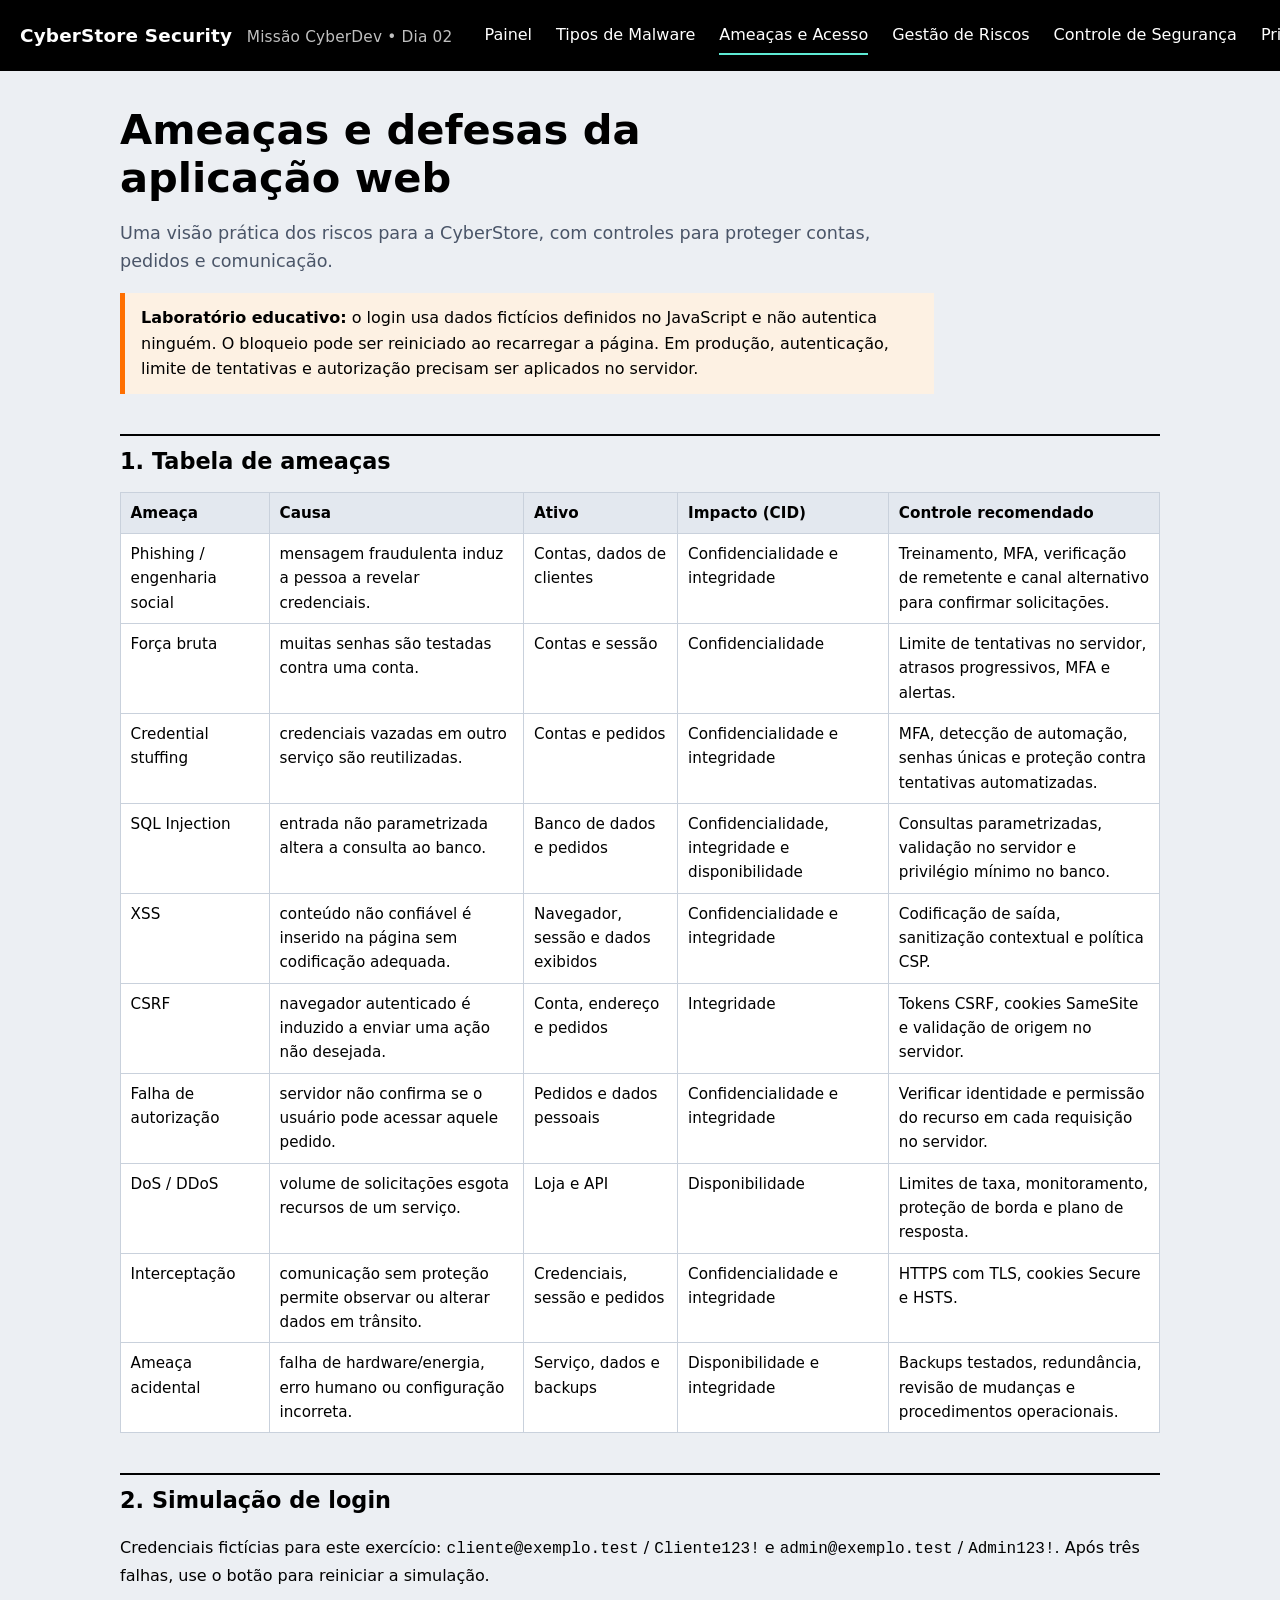
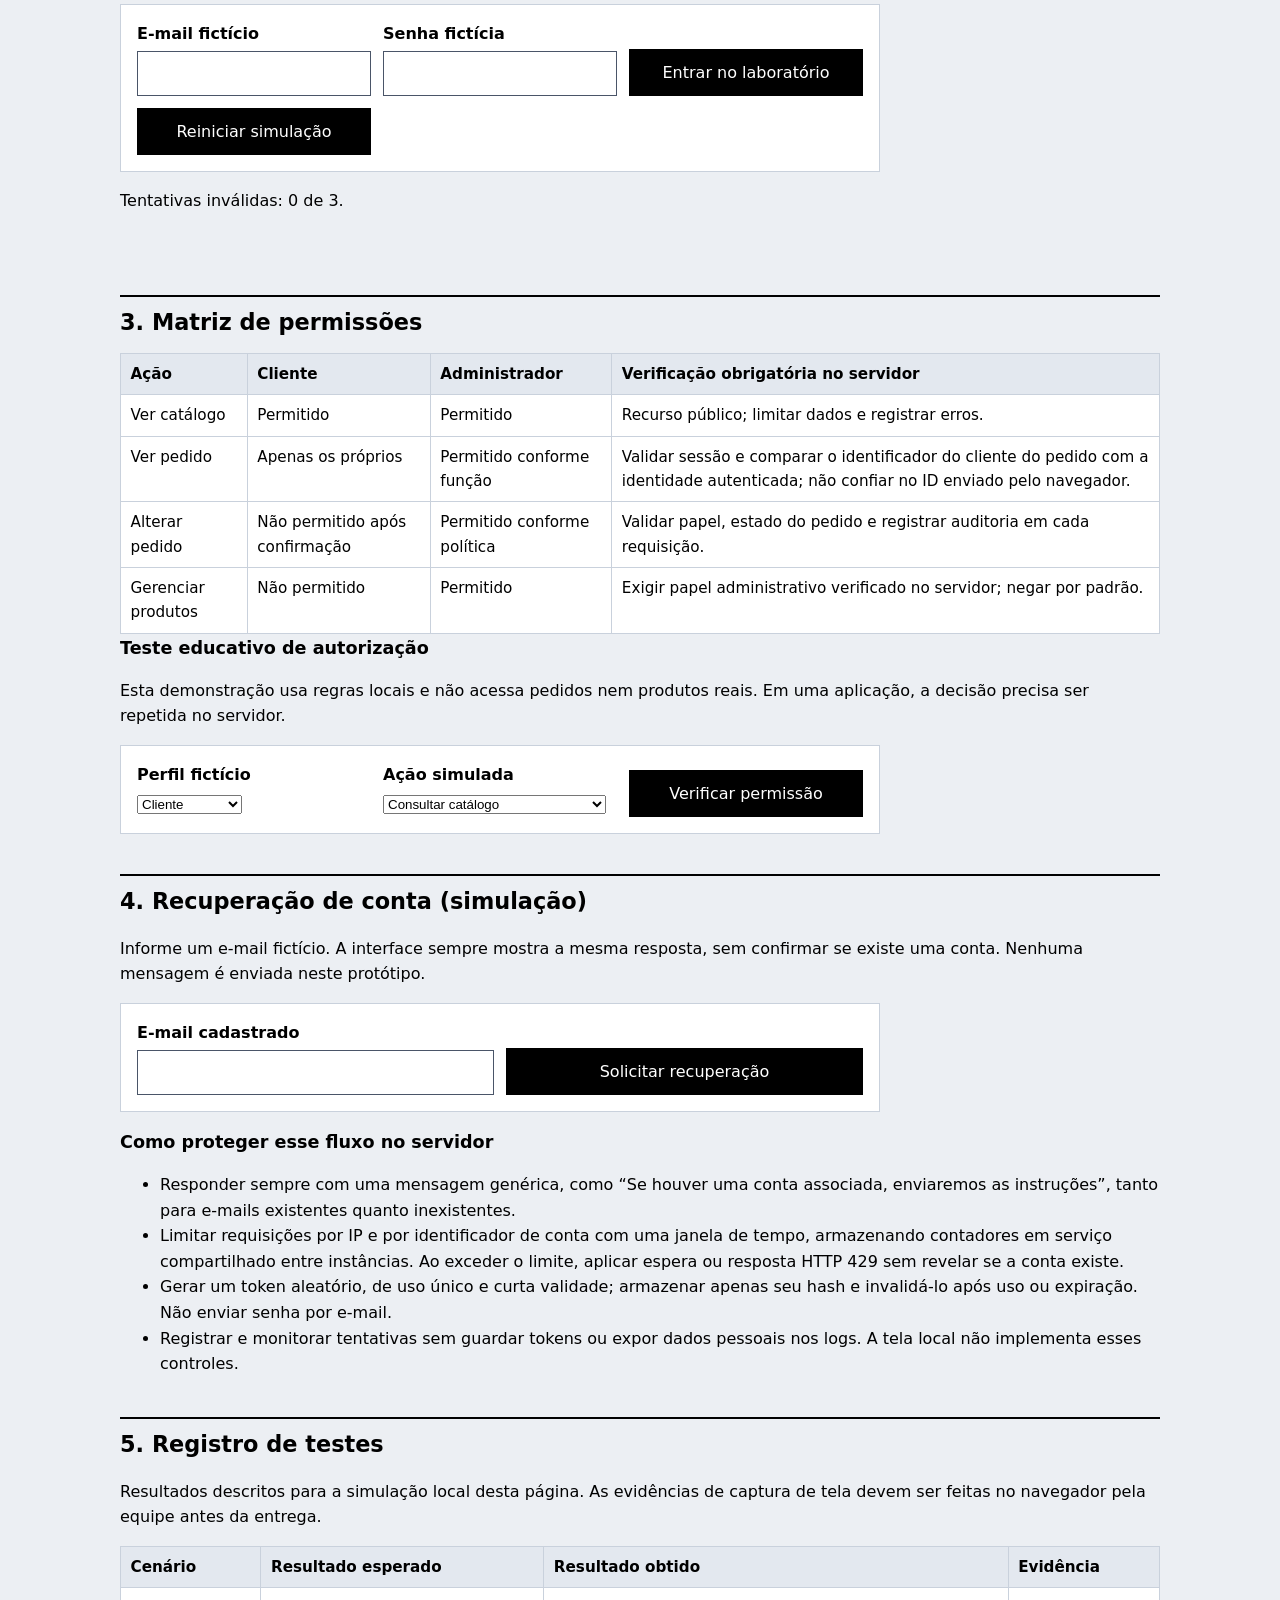
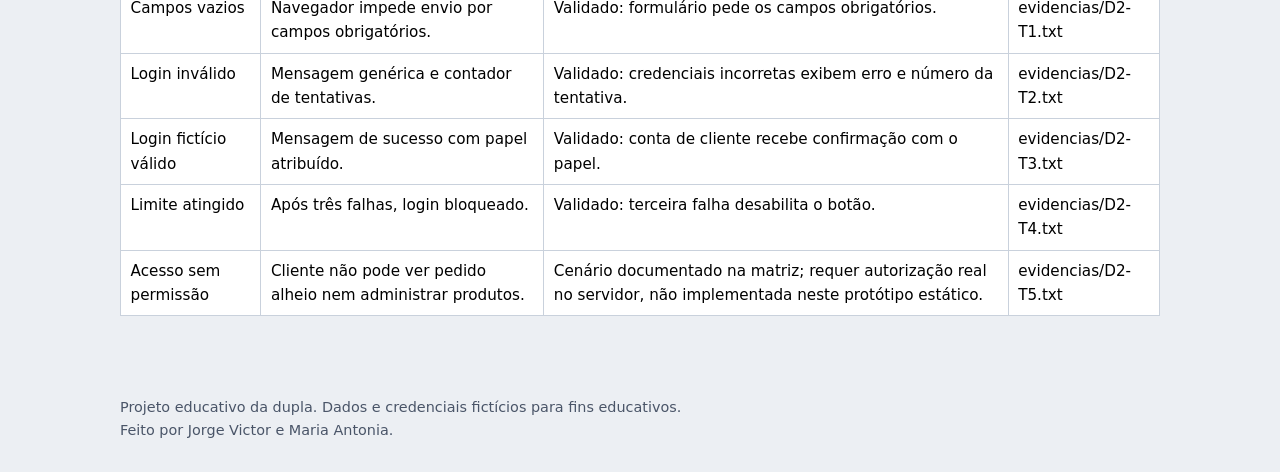
==== commit 4e0f0817: "dia 13" ====
--- a/ameacas.html
+++ b/ameacas.html
@@ -19,253 +19,267 @@
         <a href="ameacas.html" aria-current="page">Ameaças e Acesso</a>
         <a href="gestao-riscos.html">Gestão de Riscos</a>
         <a href="controles-seguranca.html">Controle de Segurança</a>
+        <a href="privacidade.html" ">Privacidade</a>
+
       </nav>
     </div>
   </header>
 
-  <main id="conteudo">
-    <h1>Ameaças e defesas da aplicação web</h1>
-    <p class="lead">Uma visão prática dos riscos para a CyberStore, com controles para proteger contas, pedidos e
-      comunicação.</p>
-    <p class="aviso"><strong>Laboratório educativo:</strong> o login usa dados fictícios definidos no JavaScript e não
-      autentica ninguém. O bloqueio pode ser reiniciado ao recarregar a página. Em produção, autenticação, limite de
-      tentativas e autorização precisam ser aplicados no servidor.</p>
-
-    <h2 id="ameacas">1. Tabela de ameaças</h2>
-    <div class="rolagem">
-      <table>
-        <thead>
-          <tr>
-            <th>Ameaça</th>
-            <th>Causa</th>
-            <th>Ativo</th>
-            <th>Impacto (CID)</th>
-            <th>Controle recomendado</th>
-          </tr>
-        </thead>
-        <tbody>
-          <tr>
-            <td>Phishing / engenharia social</td>
-            <td>mensagem fraudulenta induz a pessoa a revelar credenciais.</td>
-            <td>Contas, dados de clientes</td>
-            <td>Confidencialidade e integridade</td>
-            <td>Treinamento, MFA, verificação de remetente e canal alternativo para confirmar solicitações.</td>
-          </tr>
-          <tr>
-            <td>Força bruta</td>
-            <td>muitas senhas são testadas contra uma conta.</td>
-            <td>Contas e sessão</td>
-            <td>Confidencialidade</td>
-            <td>Limite de tentativas no servidor, atrasos progressivos, MFA e alertas.</td>
-          </tr>
-          <tr>
-            <td>Credential stuffing</td>
-            <td>credenciais vazadas em outro serviço são reutilizadas.</td>
-            <td>Contas e pedidos</td>
-            <td>Confidencialidade e integridade</td>
-            <td>MFA, detecção de automação, senhas únicas e proteção contra tentativas automatizadas.</td>
-          </tr>
-          <tr>
-            <td>SQL Injection</td>
-            <td>entrada não parametrizada altera a consulta ao banco.</td>
-            <td>Banco de dados e pedidos</td>
-            <td>Confidencialidade, integridade e disponibilidade</td>
-            <td>Consultas parametrizadas, validação no servidor e privilégio mínimo no banco.</td>
-          </tr>
-          <tr>
-            <td>XSS</td>
-            <td>conteúdo não confiável é inserido na página sem codificação adequada.</td>
-            <td>Navegador, sessão e dados exibidos</td>
-            <td>Confidencialidade e integridade</td>
-            <td>Codificação de saída, sanitização contextual e política CSP.</td>
-          </tr>
-          <tr>
-            <td>CSRF</td>
-            <td>navegador autenticado é induzido a enviar uma ação não desejada.</td>
-            <td>Conta, endereço e pedidos</td>
-            <td>Integridade</td>
-            <td>Tokens CSRF, cookies SameSite e validação de origem no servidor.</td>
-          </tr>
-          <tr>
-            <td>Falha de autorização</td>
-            <td>servidor não confirma se o usuário pode acessar aquele pedido.</td>
-            <td>Pedidos e dados pessoais</td>
-            <td>Confidencialidade e integridade</td>
-            <td>Verificar identidade e permissão do recurso em cada requisição no servidor.</td>
-          </tr>
-          <tr>
-            <td>DoS / DDoS</td>
-            <td>volume de solicitações esgota recursos de um serviço.</td>
-            <td>Loja e API</td>
-            <td>Disponibilidade</td>
-            <td>Limites de taxa, monitoramento, proteção de borda e plano de resposta.</td>
-          </tr>
-          <tr>
-            <td>Interceptação</td>
-            <td>comunicação sem proteção permite observar ou alterar dados em trânsito.</td>
-            <td>Credenciais, sessão e pedidos</td>
-            <td>Confidencialidade e integridade</td>
-            <td>HTTPS com TLS, cookies Secure e HSTS.</td>
-          </tr>
-          <tr>
-            <td>Ameaça acidental</td>
-            <td>falha de hardware/energia, erro humano ou configuração incorreta.</td>
-            <td>Serviço, dados e backups</td>
-            <td>Disponibilidade e integridade</td>
-            <td>Backups testados, redundância, revisão de mudanças e procedimentos operacionais.</td>
-          </tr>
-        </tbody>
-      </table>
-    </div>
-
-    <h2 id="login">2. Simulação de login</h2>
-    <p>Credenciais fictícias para este exercício: <code>cliente@exemplo.test</code> / <code>Cliente123!</code> e
-      <code>admin@exemplo.test</code> / <code>Admin123!</code>. Após três falhas, use o botão para reiniciar a
-      simulação.</p>
-    <form class="login-demo" id="login-form" novalidate>
-      <div><label for="login-email">E-mail fictício</label><input id="login-email" name="email" type="email"
-          autocomplete="username" required></div>
-      <div><label for="login-senha">Senha fictícia</label><input id="login-senha" name="senha" type="password"
-          autocomplete="current-password" required></div>
-      <button type="submit" id="login-submit">Entrar no laboratório</button>
-      <button type="button" class="sec" id="login-reset">Reiniciar simulação</button>
-    </form>
-    <p id="login-status" role="status" aria-live="polite"></p>
-
-    <h2 id="permissoes">3. Matriz de permissões</h2>
-    <div class="rolagem">
-      <table>
-        <thead>
-          <tr>
-            <th>Ação</th>
-            <th>Cliente</th>
-            <th>Administrador</th>
-            <th>Verificação obrigatória no servidor</th>
-          </tr>
-        </thead>
-        <tbody>
-          <tr>
-            <td>Ver catálogo</td>
-            <td>Permitido</td>
-            <td>Permitido</td>
-            <td>Recurso público; limitar dados e registrar erros.</td>
-          </tr>
-          <tr>
-            <td>Ver pedido</td>
-            <td>Apenas os próprios</td>
-            <td>Permitido conforme função</td>
-            <td>Validar sessão e comparar o identificador do cliente do pedido com a identidade autenticada; não confiar
-              no ID enviado pelo navegador.</td>
-          </tr>
-          <tr>
-            <td>Alterar pedido</td>
-            <td>Não permitido após confirmação</td>
-            <td>Permitido conforme política</td>
-            <td>Validar papel, estado do pedido e registrar auditoria em cada requisição.</td>
-          </tr>
-          <tr>
-            <td>Gerenciar produtos</td>
-            <td>Não permitido</td>
-            <td>Permitido</td>
-            <td>Exigir papel administrativo verificado no servidor; negar por padrão.</td>
-          </tr>
-        </tbody>
-      </table>
-    </div>
-
-    <h3>Teste educativo de autorização</h3>
-    <p>Esta demonstração usa regras locais e não acessa pedidos nem produtos reais. Em uma aplicação, a decisão precisa
-      ser repetida no servidor.</p>
-    <form class="login-demo" id="permissao-form">
-      <div><label for="perfil-teste">Perfil fictício</label><select id="perfil-teste">
-          <option value="cliente">Cliente</option>
-          <option value="administrador">Administrador</option>
-        </select></div>
-      <div><label for="acao-teste">Ação simulada</label><select id="acao-teste">
-          <option value="catalogo">Consultar catálogo</option>
-          <option value="pedido-proprio">Consultar pedido próprio</option>
-          <option value="pedido-alheio">Consultar pedido de outra pessoa</option>
-          <option value="produto">Gerenciar produtos</option>
-        </select></div>
-      <button type="submit">Verificar permissão</button>
-    </form>
-    <p id="permissao-status" role="status" aria-live="polite"></p>
-
-    <h2 id="recuperacao">4. Recuperação de conta (simulação)</h2>
-    <p>Informe um e-mail fictício. A interface sempre mostra a mesma resposta, sem confirmar se existe uma conta.
-      Nenhuma mensagem é enviada neste protótipo.</p>
-    <form class="login-demo" id="recuperacao-form" novalidate>
-      <div><label for="recuperacao-email">E-mail cadastrado</label><input id="recuperacao-email" name="email"
-          type="email" autocomplete="email" required></div>
-      <button type="submit">Solicitar recuperação</button>
-    </form>
-    <p id="recuperacao-status" role="status" aria-live="polite"></p>
-
-    <h3>Como proteger esse fluxo no servidor</h3>
-    <ul>
-      <li>Responder sempre com uma mensagem genérica, como “Se houver uma conta associada, enviaremos as instruções”,
-        tanto para e-mails existentes quanto inexistentes.</li>
-      <li>Limitar requisições por IP e por identificador de conta com uma janela de tempo, armazenando contadores em
-        serviço compartilhado entre instâncias. Ao exceder o limite, aplicar espera ou resposta HTTP 429 sem revelar se
-        a conta existe.</li>
-      <li>Gerar um token aleatório, de uso único e curta validade; armazenar apenas seu hash e invalidá-lo após uso ou
-        expiração. Não enviar senha por e-mail.</li>
-      <li>Registrar e monitorar tentativas sem guardar tokens ou expor dados pessoais nos logs. A tela local não
-        implementa esses controles.</li>
-    </ul>
-
-    <h2 id="testes-dia02">5. Registro de testes</h2>
-    <p>Resultados descritos para a simulação local desta página. As evidências de captura de tela devem ser feitas no
-      navegador pela equipe antes da entrega.</p>
-    <div class="rolagem">
-      <table>
-        <thead>
-          <tr>
-            <th>Cenário</th>
-            <th>Resultado esperado</th>
-            <th>Resultado obtido</th>
-            <th>Evidência</th>
-          </tr>
-        </thead>
-        <tbody>
-          <tr>
-            <td>Campos vazios</td>
-            <td>Navegador impede envio por campos obrigatórios.</td>
-            <td>Validado: formulário pede os campos obrigatórios.</td>
-            <td>evidencias/D2-T1.txt</td>
-          </tr>
-          <tr>
-            <td>Login inválido</td>
-            <td>Mensagem genérica e contador de tentativas.</td>
-            <td>Validado: credenciais incorretas exibem erro e número da tentativa.</td>
-            <td>evidencias/D2-T2.txt</td>
-          </tr>
-          <tr>
-            <td>Login fictício válido</td>
-            <td>Mensagem de sucesso com papel atribuído.</td>
-            <td>Validado: conta de cliente recebe confirmação com o papel.</td>
-            <td>evidencias/D2-T3.txt</td>
-          </tr>
-          <tr>
-            <td>Limite atingido</td>
-            <td>Após três falhas, login bloqueado.</td>
-            <td>Validado: terceira falha desabilita o botão.</td>
-            <td>evidencias/D2-T4.txt</td>
-          </tr>
-          <tr>
-            <td>Acesso sem permissão</td>
-            <td>Cliente não pode ver pedido alheio nem administrar produtos.</td>
-            <td>Cenário documentado na matriz; requer autorização real no servidor, não implementada neste protótipo
-              estático.</td>
-            <td>evidencias/D2-T5.txt</td>
-          </tr>
-        </tbody>
-      </table>
-    </div>
-  </main>
-  <footer>Projeto educativo da dupla. Dados e credenciais fictícios para fins educativos.<br>Feito por Jorge Victor e
-    Maria Antonia.</footer>
-  <script src="js/ameacas.js"></script>
+  <main id=" conteudo">
+          <h1>Ameaças e defesas da aplicação web</h1>
+          <p class="lead">Uma visão prática dos riscos para a CyberStore, com controles para proteger contas, pedidos e
+            comunicação.</p>
+          <p class="aviso"><strong>Laboratório educativo:</strong> o login usa dados fictícios definidos no JavaScript e
+            não
+            autentica ninguém. O bloqueio pode ser reiniciado ao recarregar a página. Em produção, autenticação, limite
+            de
+            tentativas e autorização precisam ser aplicados no servidor.</p>
+
+          <h2 id="ameacas">1. Tabela de ameaças</h2>
+          <div class="rolagem">
+            <table>
+              <thead>
+                <tr>
+                  <th>Ameaça</th>
+                  <th>Causa</th>
+                  <th>Ativo</th>
+                  <th>Impacto (CID)</th>
+                  <th>Controle recomendado</th>
+                </tr>
+              </thead>
+              <tbody>
+                <tr>
+                  <td>Phishing / engenharia social</td>
+                  <td>mensagem fraudulenta induz a pessoa a revelar credenciais.</td>
+                  <td>Contas, dados de clientes</td>
+                  <td>Confidencialidade e integridade</td>
+                  <td>Treinamento, MFA, verificação de remetente e canal alternativo para confirmar solicitações.</td>
+                </tr>
+                <tr>
+                  <td>Força bruta</td>
+                  <td>muitas senhas são testadas contra uma conta.</td>
+                  <td>Contas e sessão</td>
+                  <td>Confidencialidade</td>
+                  <td>Limite de tentativas no servidor, atrasos progressivos, MFA e alertas.</td>
+                </tr>
+                <tr>
+                  <td>Credential stuffing</td>
+                  <td>credenciais vazadas em outro serviço são reutilizadas.</td>
+                  <td>Contas e pedidos</td>
+                  <td>Confidencialidade e integridade</td>
+                  <td>MFA, detecção de automação, senhas únicas e proteção contra tentativas automatizadas.</td>
+                </tr>
+                <tr>
+                  <td>SQL Injection</td>
+                  <td>entrada não parametrizada altera a consulta ao banco.</td>
+                  <td>Banco de dados e pedidos</td>
+                  <td>Confidencialidade, integridade e disponibilidade</td>
+                  <td>Consultas parametrizadas, validação no servidor e privilégio mínimo no banco.</td>
+                </tr>
+                <tr>
+                  <td>XSS</td>
+                  <td>conteúdo não confiável é inserido na página sem codificação adequada.</td>
+                  <td>Navegador, sessão e dados exibidos</td>
+                  <td>Confidencialidade e integridade</td>
+                  <td>Codificação de saída, sanitização contextual e política CSP.</td>
+                </tr>
+                <tr>
+                  <td>CSRF</td>
+                  <td>navegador autenticado é induzido a enviar uma ação não desejada.</td>
+                  <td>Conta, endereço e pedidos</td>
+                  <td>Integridade</td>
+                  <td>Tokens CSRF, cookies SameSite e validação de origem no servidor.</td>
+                </tr>
+                <tr>
+                  <td>Falha de autorização</td>
+                  <td>servidor não confirma se o usuário pode acessar aquele pedido.</td>
+                  <td>Pedidos e dados pessoais</td>
+                  <td>Confidencialidade e integridade</td>
+                  <td>Verificar identidade e permissão do recurso em cada requisição no servidor.</td>
+                </tr>
+                <tr>
+                  <td>DoS / DDoS</td>
+                  <td>volume de solicitações esgota recursos de um serviço.</td>
+                  <td>Loja e API</td>
+                  <td>Disponibilidade</td>
+                  <td>Limites de taxa, monitoramento, proteção de borda e plano de resposta.</td>
+                </tr>
+                <tr>
+                  <td>Interceptação</td>
+                  <td>comunicação sem proteção permite observar ou alterar dados em trânsito.</td>
+                  <td>Credenciais, sessão e pedidos</td>
+                  <td>Confidencialidade e integridade</td>
+                  <td>HTTPS com TLS, cookies Secure e HSTS.</td>
+                </tr>
+                <tr>
+                  <td>Ameaça acidental</td>
+                  <td>falha de hardware/energia, erro humano ou configuração incorreta.</td>
+                  <td>Serviço, dados e backups</td>
+                  <td>Disponibilidade e integridade</td>
+                  <td>Backups testados, redundância, revisão de mudanças e procedimentos operacionais.</td>
+                </tr>
+              </tbody>
+            </table>
+          </div>
+
+          <h2 id="login">2. Simulação de login</h2>
+          <p>Credenciais fictícias para este exercício: <code>cliente@exemplo.test</code> / <code>Cliente123!</code> e
+            <code>admin@exemplo.test</code> / <code>Admin123!</code>. Após três falhas, use o botão para reiniciar a
+            simulação.
+          </p>
+          <form class="login-demo" id="login-form" novalidate>
+            <div><label for="login-email">E-mail fictício</label><input id="login-email" name="email" type="email"
+                autocomplete="username" required></div>
+            <div><label for="login-senha">Senha fictícia</label><input id="login-senha" name="senha" type="password"
+                autocomplete="current-password" required></div>
+            <button type="submit" id="login-submit">Entrar no laboratório</button>
+            <button type="button" class="sec" id="login-reset">Reiniciar simulação</button>
+          </form>
+          <p id="login-status" role="status" aria-live="polite"></p>
+
+          <h2 id="permissoes">3. Matriz de permissões</h2>
+          <div class="rolagem">
+            <table>
+              <thead>
+                <tr>
+                  <th>Ação</th>
+                  <th>Cliente</th>
+                  <th>Administrador</th>
+                  <th>Verificação obrigatória no servidor</th>
+                </tr>
+              </thead>
+              <tbody>
+                <tr>
+                  <td>Ver catálogo</td>
+                  <td>Permitido</td>
+                  <td>Permitido</td>
+                  <td>Recurso público; limitar dados e registrar erros.</td>
+                </tr>
+                <tr>
+                  <td>Ver pedido</td>
+                  <td>Apenas os próprios</td>
+                  <td>Permitido conforme função</td>
+                  <td>Validar sessão e comparar o identificador do cliente do pedido com a identidade autenticada; não
+                    confiar
+                    no ID enviado pelo navegador.</td>
+                </tr>
+                <tr>
+                  <td>Alterar pedido</td>
+                  <td>Não permitido após confirmação</td>
+                  <td>Permitido conforme política</td>
+                  <td>Validar papel, estado do pedido e registrar auditoria em cada requisição.</td>
+                </tr>
+                <tr>
+                  <td>Gerenciar produtos</td>
+                  <td>Não permitido</td>
+                  <td>Permitido</td>
+                  <td>Exigir papel administrativo verificado no servidor; negar por padrão.</td>
+                </tr>
+              </tbody>
+            </table>
+          </div>
+
+          <h3>Teste educativo de autorização</h3>
+          <p>Esta demonstração usa regras locais e não acessa pedidos nem produtos reais. Em uma aplicação, a decisão
+            precisa
+            ser repetida no servidor.</p>
+          <form class="login-demo" id="permissao-form">
+            <div><label for="perfil-teste">Perfil fictício</label><select id="perfil-teste">
+                <option value="cliente">Cliente</option>
+                <option value="administrador">Administrador</option>
+              </select></div>
+            <div><label for="acao-teste">Ação simulada</label><select id="acao-teste">
+                <option value="catalogo">Consultar catálogo</option>
+                <option value="pedido-proprio">Consultar pedido próprio</option>
+                <option value="pedido-alheio">Consultar pedido de outra pessoa</option>
+                <option value="produto">Gerenciar produtos</option>
+              </select></div>
+            <button type="submit">Verificar permissão</button>
+          </form>
+          <p id="permissao-status" role="status" aria-live="polite"></p>
+
+          <h2 id="recuperacao">4. Recuperação de conta (simulação)</h2>
+          <p>Informe um e-mail fictício. A interface sempre mostra a mesma resposta, sem confirmar se existe uma conta.
+            Nenhuma mensagem é enviada neste protótipo.</p>
+          <form class="login-demo" id="recuperacao-form" novalidate>
+            <div><label for="recuperacao-email">E-mail cadastrado</label><input id="recuperacao-email" name="email"
+                type="email" autocomplete="email" required></div>
+            <button type="submit">Solicitar recuperação</button>
+          </form>
+          <p id="recuperacao-status" role="status" aria-live="polite"></p>
+
+          <h3>Como proteger esse fluxo no servidor</h3>
+          <ul>
+            <li>Responder sempre com uma mensagem genérica, como “Se houver uma conta associada, enviaremos as
+              instruções”,
+              tanto para e-mails existentes quanto inexistentes.</li>
+            <li>Limitar requisições por IP e por identificador de conta com uma janela de tempo, armazenando contadores
+              em
+              serviço compartilhado entre instâncias. Ao exceder o limite, aplicar espera ou resposta HTTP 429 sem
+              revelar se
+              a conta existe.</li>
+            <li>Gerar um token aleatório, de uso único e curta validade; armazenar apenas seu hash e invalidá-lo após
+              uso ou
+              expiração. Não enviar senha por e-mail.</li>
+            <li>Registrar e monitorar tentativas sem guardar tokens ou expor dados pessoais nos logs. A tela local não
+              implementa esses controles.</li>
+          </ul>
+
+          <h2 id="testes-dia02">5. Registro de testes</h2>
+          <p>Resultados descritos para a simulação local desta página. As evidências de captura de tela devem ser feitas
+            no
+            navegador pela equipe antes da entrega.</p>
+          <div class="rolagem">
+            <table>
+              <thead>
+                <tr>
+                  <th>Cenário</th>
+                  <th>Resultado esperado</th>
+                  <th>Resultado obtido</th>
+                  <th>Evidência</th>
+                </tr>
+              </thead>
+              <tbody>
+                <tr>
+                  <td>Campos vazios</td>
+                  <td>Navegador impede envio por campos obrigatórios.</td>
+                  <td>Validado: formulário pede os campos obrigatórios.</td>
+                  <td>evidencias/D2-T1.txt</td>
+                </tr>
+                <tr>
+                  <td>Login inválido</td>
+                  <td>Mensagem genérica e contador de tentativas.</td>
+                  <td>Validado: credenciais incorretas exibem erro e número da tentativa.</td>
+                  <td>evidencias/D2-T2.txt</td>
+                </tr>
+                <tr>
+                  <td>Login fictício válido</td>
+                  <td>Mensagem de sucesso com papel atribuído.</td>
+                  <td>Validado: conta de cliente recebe confirmação com o papel.</td>
+                  <td>evidencias/D2-T3.txt</td>
+                </tr>
+                <tr>
+                  <td>Limite atingido</td>
+                  <td>Após três falhas, login bloqueado.</td>
+                  <td>Validado: terceira falha desabilita o botão.</td>
+                  <td>evidencias/D2-T4.txt</td>
+                </tr>
+                <tr>
+                  <td>Acesso sem permissão</td>
+                  <td>Cliente não pode ver pedido alheio nem administrar produtos.</td>
+                  <td>Cenário documentado na matriz; requer autorização real no servidor, não implementada neste
+                    protótipo
+                    estático.</td>
+                  <td>evidencias/D2-T5.txt</td>
+                </tr>
+              </tbody>
+            </table>
+          </div>
+          </main>
+          <footer>Projeto educativo da dupla. Dados e credenciais fictícios para fins educativos.<br>Feito por Jorge
+            Victor e
+            Maria Antonia.</footer>
+          <script src="js/ameacas.js"></script>
 </body>
 
 </html>
--- a/css/style.css
+++ b/css/style.css
@@ -615,6 +615,173 @@
   margin: .25rem 0 0
 }
 
+.privacidade__selo {
+  display: inline-block;
+  padding: .25rem .65rem;
+  border: 1px solid var(--acento);
+  color: var(--acento-2);
+  font-size: .78rem;
+  font-weight: 700;
+  letter-spacing: .06em;
+}
+
+.privacidade__secao {
+  margin: 2rem 0;
+}
+
+.privacidade__secao>p {
+  max-width: 82ch;
+}
+
+.formulario {
+  display: grid;
+  grid-template-columns: repeat(2, minmax(0, 1fr));
+  gap: 1rem;
+  max-width: 850px;
+  margin: 1rem 0 1.5rem;
+  padding: 1.2rem;
+  background: var(--painel);
+  border: 1px solid var(--linha);
+}
+
+.campo {
+  display: flex;
+  flex-direction: column;
+  gap: .3rem;
+}
+
+.campo--amplo {
+  grid-column: 1 / -1;
+}
+
+.campo label {
+  font-weight: 700;
+}
+
+.campo input,
+.campo select,
+.campo textarea {
+  width: 100%;
+  padding: .65rem .75rem;
+  border: 1px solid var(--tinta-2);
+  border-radius: 3px;
+  background: #fff;
+  color: var(--tinta);
+  font: inherit;
+}
+
+.campo small,
+.nota {
+  color: var(--tinta-2);
+  font-size: .9rem;
+}
+
+.formulario button {
+  justify-self: start;
+  padding: .65rem 1rem;
+  border: 1px solid var(--tinta);
+  background: var(--tinta);
+  color: #fff;
+  font: inherit;
+  font-weight: 700;
+  cursor: pointer;
+}
+
+.formulario button:hover {
+  background: var(--acento-2);
+}
+
+.mensagem {
+  grid-column: 1 / -1;
+  min-height: 1.5rem;
+  margin: 0;
+  font-weight: 700;
+}
+
+.mensagem--sucesso {
+  color: #166534;
+}
+
+.mensagem--erro {
+  color: #9f1239;
+}
+
+.cartao {
+  max-width: 850px;
+  margin: 1rem 0;
+  padding: 1.2rem;
+  background: var(--painel);
+  border: 1px solid var(--linha);
+  border-left: 5px solid var(--acento);
+}
+
+.cartao h3 {
+  margin-top: 1rem;
+}
+
+.cartao h3:first-child {
+  margin-top: 0;
+}
+
+.tabela-rolagem {
+  overflow-x: auto;
+  margin: 1rem 0;
+}
+
+.tabela-rolagem table {
+  min-width: 680px;
+}
+
+.modelo {
+  display: grid;
+  grid-template-columns: minmax(0, 1fr) auto minmax(0, 1fr);
+  gap: 1rem;
+  align-items: center;
+  max-width: 850px;
+  margin: 1rem 0;
+}
+
+.modelo__entidade {
+  padding: 1rem;
+  background: var(--painel);
+  border: 1px solid var(--linha);
+  border-top: 5px solid var(--acento);
+}
+
+.modelo__entidade h3 {
+  margin-bottom: .8rem;
+}
+
+.modelo__entidade p {
+  margin: .25rem 0;
+  overflow-wrap: anywhere;
+}
+
+.modelo__relacao {
+  font-weight: 800;
+  color: var(--acento-2);
+}
+
+@media (max-width: 700px) {
+  .formulario {
+    grid-template-columns: 1fr;
+  }
+
+  .campo--amplo,
+  .mensagem {
+    grid-column: auto;
+  }
+
+  .modelo {
+    grid-template-columns: 1fr;
+  }
+
+  .modelo__relacao {
+    text-align: center;
+  }
+}
+
+
 @media(max-width:560px) {
   header.topo nav {
     width: 100%;
@@ -669,4 +836,4 @@
   .busca>div {
     width: 100%
   }
-}
+}
